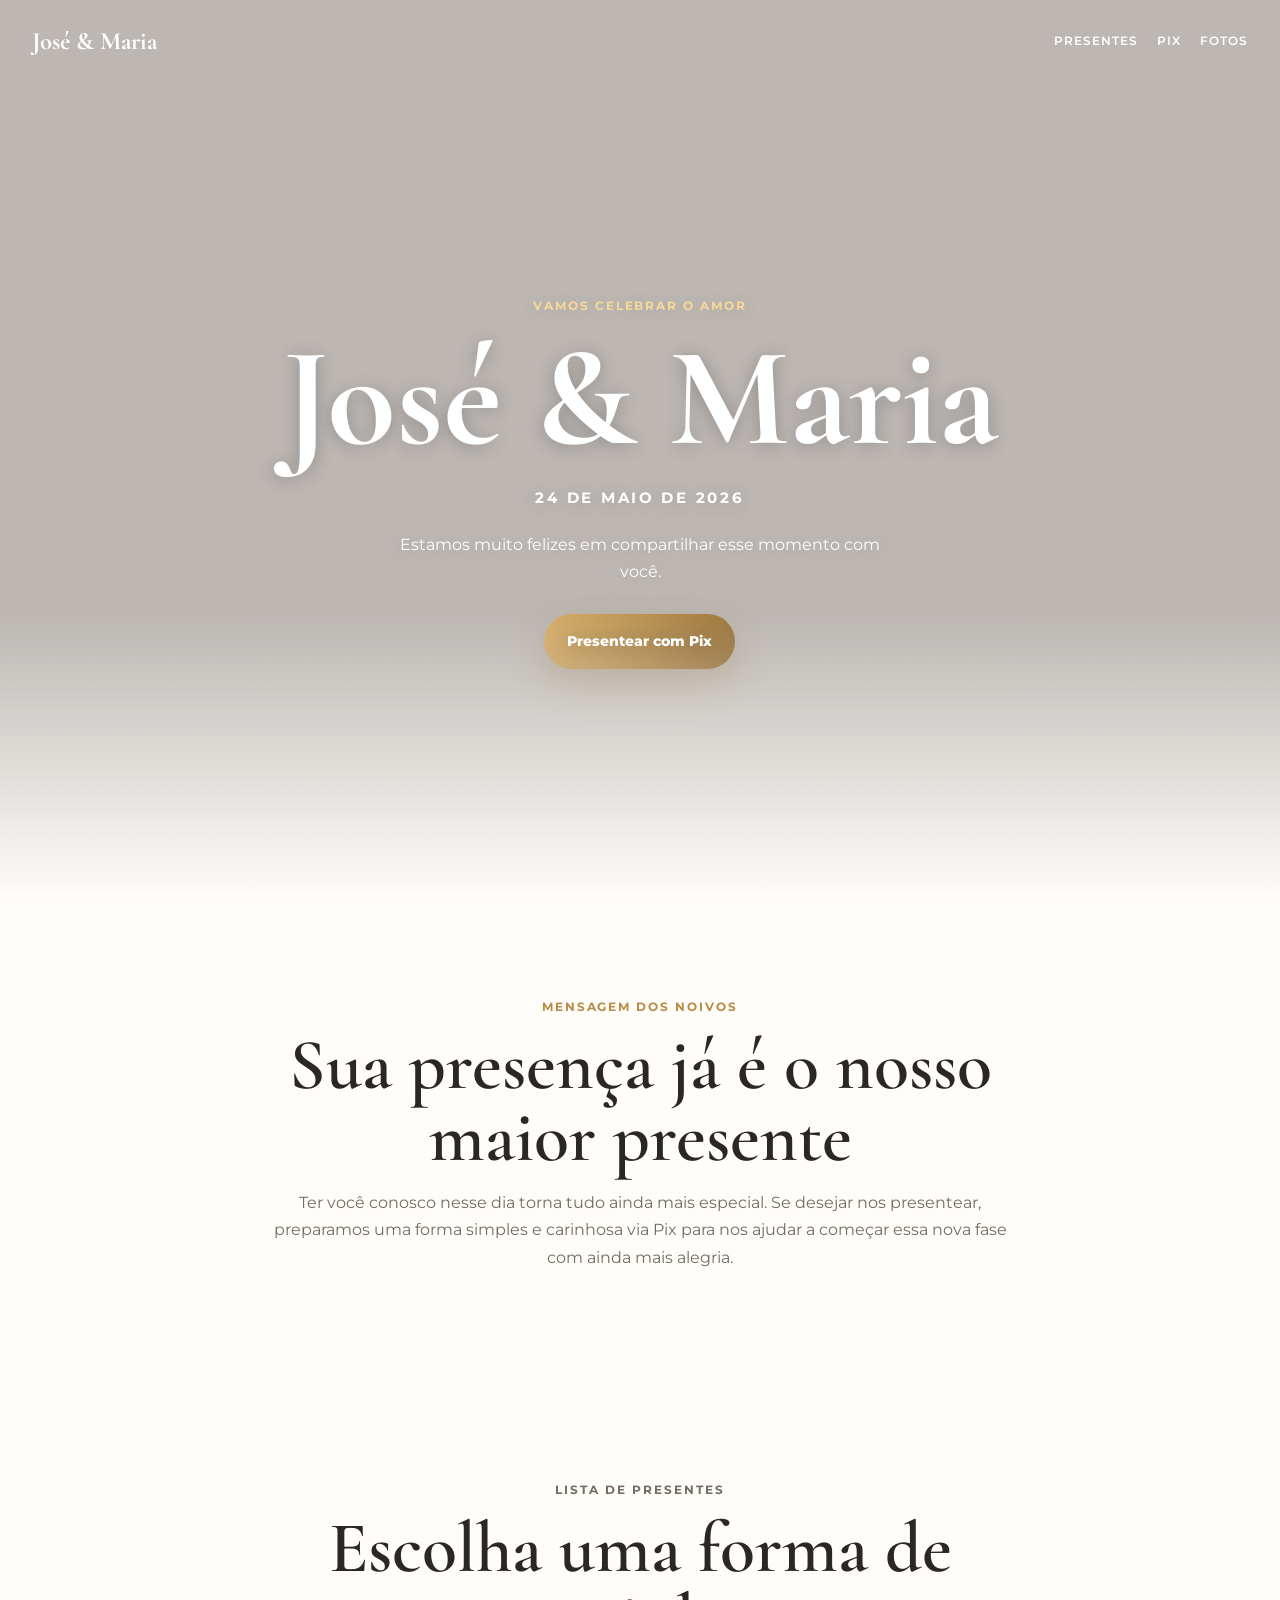
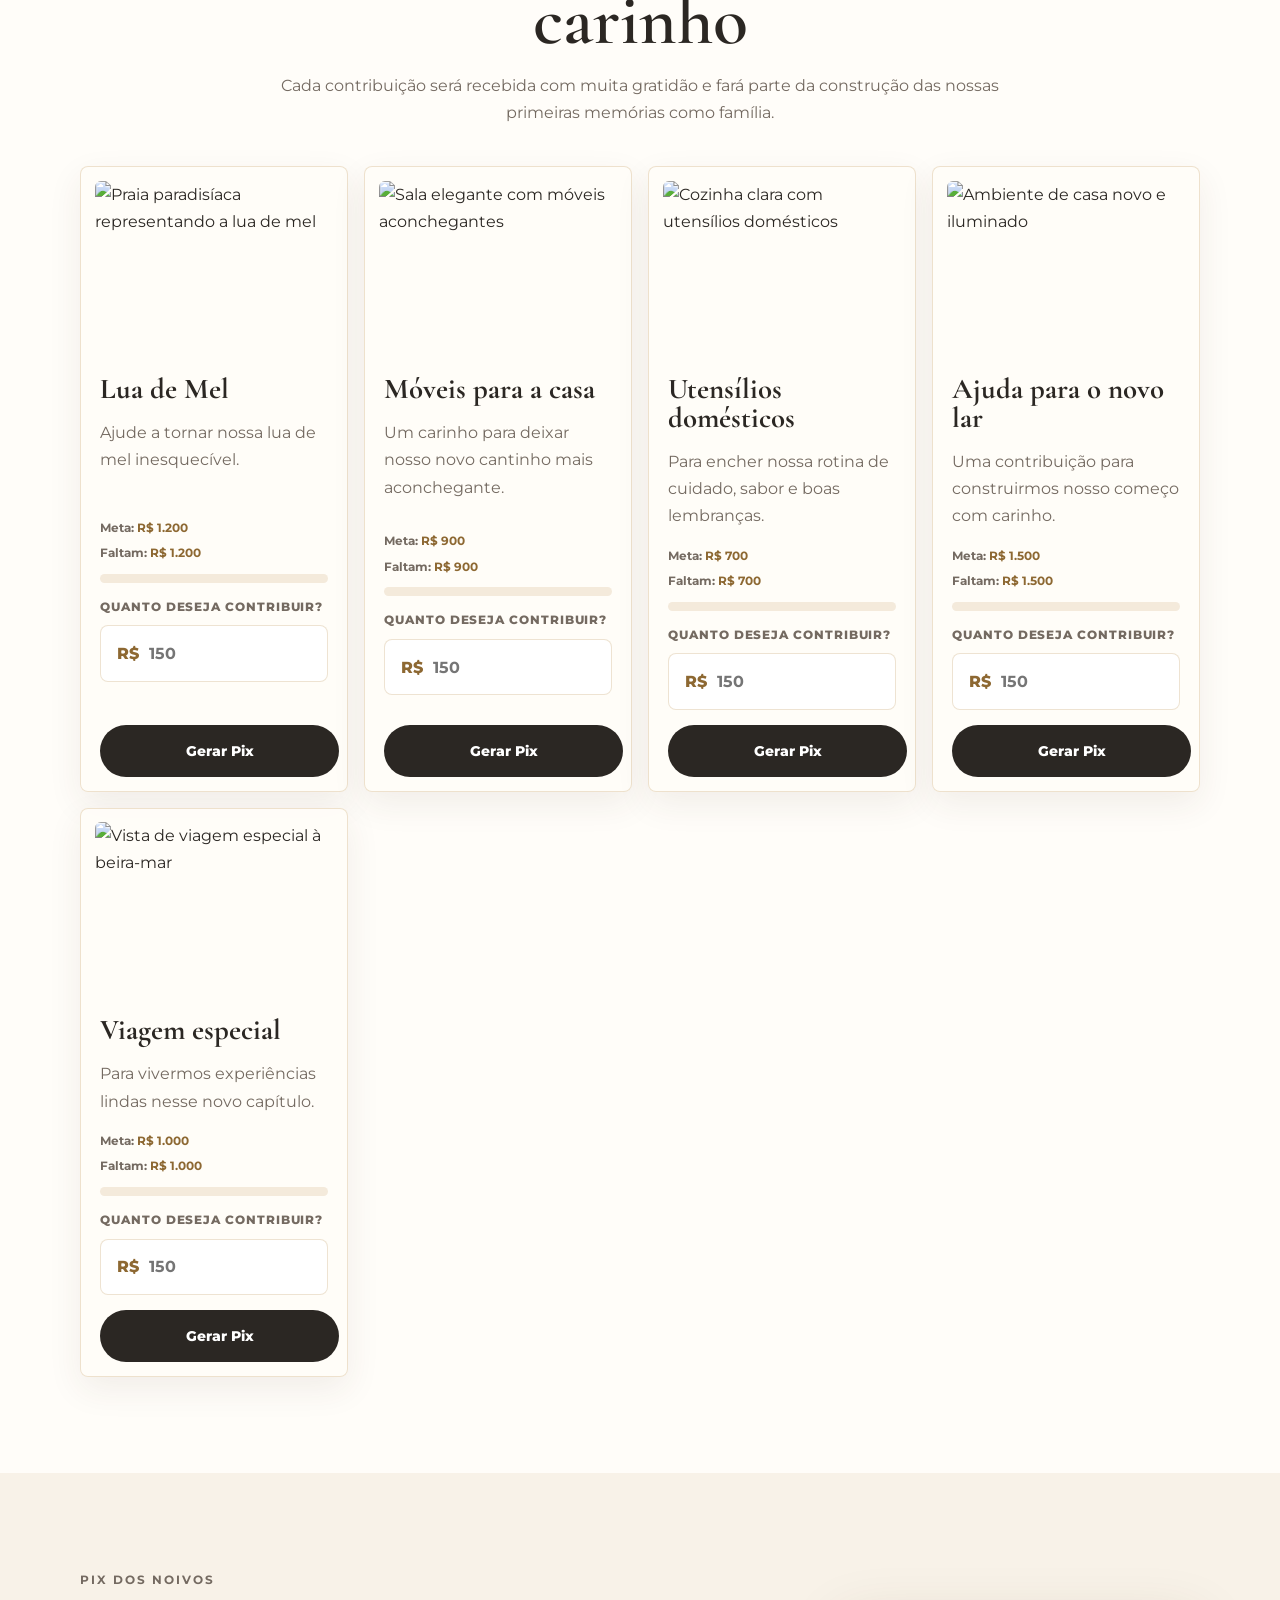
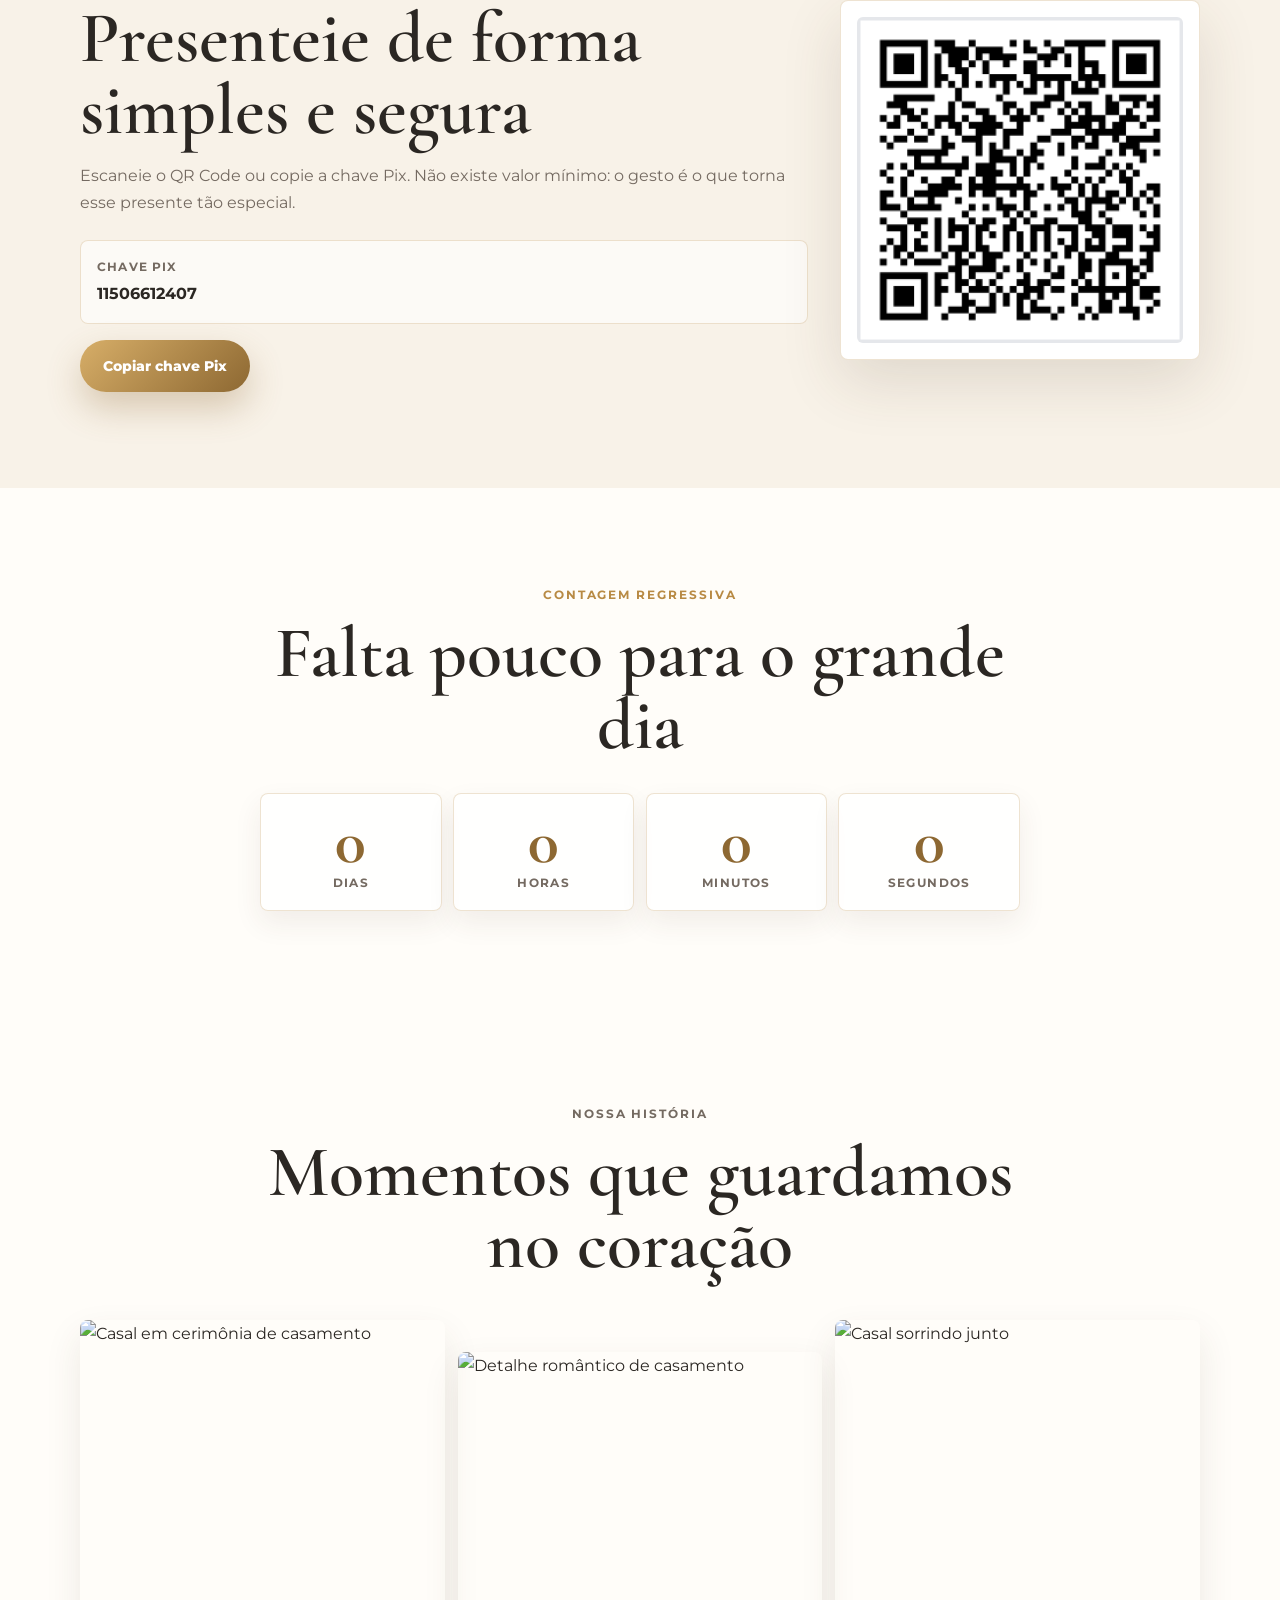
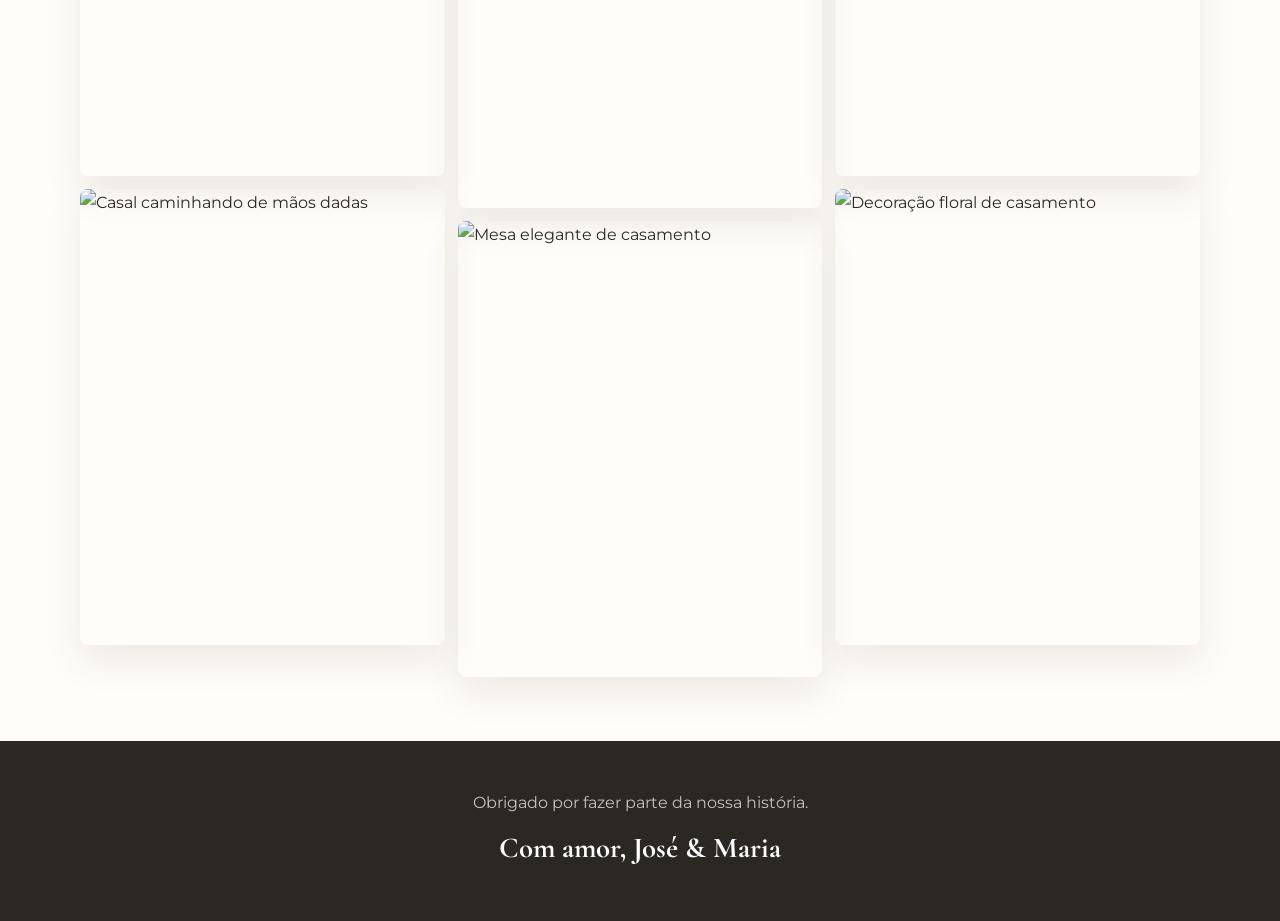
==== index.html @ 5107103f "🎬 Implementar animação cinematográfica de entrada - Hero section com zoom suave, fade-in e slide-up " ====
<!DOCTYPE html>
<html lang="pt-BR">
  <head>
    <meta charset="UTF-8" />
    <meta name="viewport" content="width=device-width, initial-scale=1.0" />
    <meta
      name="description"
      content="Site de casamento de José e Maria com lista de presentes via Pix."
    />
    <title>José & Maria | Nosso Casamento</title>
    <link rel="preconnect" href="https://fonts.googleapis.com" />
    <link rel="preconnect" href="https://fonts.gstatic.com" crossorigin />
    <link
      href="https://fonts.googleapis.com/css2?family=Cormorant+Garamond:wght@500;600;700&family=Montserrat:wght@400;500;600;700&display=swap"
      rel="stylesheet"
    />
    <link rel="stylesheet" href="styles.css" />
  </head>
  <body>
    <header class="hero" id="inicio">
      <nav class="nav" aria-label="Navegação principal">
        <a class="brand" href="#inicio">José & Maria</a>
        <div class="nav-links">
          <a href="#presentes">Presentes</a>
          <a href="#pix">Pix</a>
          <a href="#galeria">Fotos</a>
        </div>
      </nav>

      <div class="hero-content reveal">
        <p class="eyebrow">Vamos celebrar o amor</p>
        <h1>José & Maria</h1>
        <p class="wedding-date">24 de Maio de 2026</p>
        <p class="hero-copy">
          Estamos muito felizes em compartilhar esse momento com você.
        </p>
        <a class="btn btn-primary" href="#presentes">Presentear com Pix</a>
      </div>
    </header>

    <main>
      <section class="section message-section">
        <div class="container narrow reveal">
          <p class="eyebrow">Mensagem dos noivos</p>
          <h2>Sua presença já é o nosso maior presente</h2>
          <p>
            Ter você conosco nesse dia torna tudo ainda mais especial. Se desejar
            nos presentear, preparamos uma forma simples e carinhosa via Pix para
            nos ajudar a começar essa nova fase com ainda mais alegria.
          </p>
        </div>
      </section>

      <section class="section gifts-section" id="presentes">
        <div class="container">
          <div class="section-heading reveal">
            <p class="eyebrow">Lista de presentes</p>
            <h2>Escolha uma forma de carinho</h2>
            <p>
              Cada contribuição será recebida com muita gratidão e fará parte da
              construção das nossas primeiras memórias como família.
            </p>
          </div>

          <div class="gift-grid">
            <article
              class="gift-card reveal"
              data-gift="Lua de Mel"
              data-goal="1200"
              data-received="0"
            >
              <img
                class="gift-image"
                src="https://images.unsplash.com/photo-1500530855697-b586d89ba3ee?auto=format&fit=crop&w=700&q=80"
                alt="Praia paradisíaca representando a lua de mel"
              />
              <h3>Lua de Mel</h3>
              <p>Ajude a tornar nossa lua de mel inesquecível.</p>
              <div class="gift-progress" aria-label="Progresso da meta">
                <div class="gift-values">
                  <span>Meta: <strong data-goal-label>R$ 0</strong></span>
                  <span>Faltam: <strong data-remaining-label>R$ 0</strong></span>
                </div>
                <div class="progress-track">
                  <span class="progress-fill" data-progress-fill></span>
                </div>
              </div>
              <div class="card-contribution">
                <label>Quanto deseja contribuir?</label>
                <div class="money-input">
                  <span>R$</span>
                  <input type="number" min="1" step="1" inputmode="numeric" placeholder="150" data-card-amount />
                </div>
              </div>
              <button class="btn btn-card" type="button" data-open-modal>
                Gerar Pix
              </button>
            </article>

            <article
              class="gift-card reveal"
              data-gift="Móveis para a casa"
              data-goal="900"
              data-received="0"
            >
              <img
                class="gift-image"
                src="https://images.unsplash.com/photo-1618220179428-22790b461013?auto=format&fit=crop&w=700&q=80"
                alt="Sala elegante com móveis aconchegantes"
              />
              <h3>Móveis para a casa</h3>
              <p>Um carinho para deixar nosso novo cantinho mais aconchegante.</p>
              <div class="gift-progress" aria-label="Progresso da meta">
                <div class="gift-values">
                  <span>Meta: <strong data-goal-label>R$ 0</strong></span>
                  <span>Faltam: <strong data-remaining-label>R$ 0</strong></span>
                </div>
                <div class="progress-track">
                  <span class="progress-fill" data-progress-fill></span>
                </div>
              </div>
              <div class="card-contribution">
                <label>Quanto deseja contribuir?</label>
                <div class="money-input">
                  <span>R$</span>
                  <input type="number" min="1" step="1" inputmode="numeric" placeholder="100" data-card-amount />
                </div>
              </div>
              <button class="btn btn-card" type="button" data-open-modal>
                Gerar Pix
              </button>
            </article>

            <article
              class="gift-card reveal"
              data-gift="Utensílios domésticos"
              data-goal="700"
              data-received="0"
            >
              <img
                class="gift-image"
                src="https://images.unsplash.com/photo-1556911220-bff31c812dba?auto=format&fit=crop&w=700&q=80"
                alt="Cozinha clara com utensílios domésticos"
              />
              <h3>Utensílios domésticos</h3>
              <p>Para encher nossa rotina de cuidado, sabor e boas lembranças.</p>
              <div class="gift-progress" aria-label="Progresso da meta">
                <div class="gift-values">
                  <span>Meta: <strong data-goal-label>R$ 0</strong></span>
                  <span>Faltam: <strong data-remaining-label>R$ 0</strong></span>
                </div>
                <div class="progress-track">
                  <span class="progress-fill" data-progress-fill></span>
                </div>
              </div>
              <div class="card-contribution">
                <label>Quanto deseja contribuir?</label>
                <div class="money-input">
                  <span>R$</span>
                  <input type="number" min="1" step="1" inputmode="numeric" placeholder="70" data-card-amount />
                </div>
              </div>
              <button class="btn btn-card" type="button" data-open-modal>
                Gerar Pix
              </button>
            </article>

            <article
              class="gift-card reveal"
              data-gift="Ajuda para o novo lar"
              data-goal="1500"
              data-received="0"
            >
              <img
                class="gift-image"
                src="https://images.unsplash.com/photo-1560185007-c5ca9d2c014d?auto=format&fit=crop&w=700&q=80"
                alt="Ambiente de casa novo e iluminado"
              />
              <h3>Ajuda para o novo lar</h3>
              <p>Uma contribuição para construirmos nosso começo com carinho.</p>
              <div class="gift-progress" aria-label="Progresso da meta">
                <div class="gift-values">
                  <span>Meta: <strong data-goal-label>R$ 0</strong></span>
                  <span>Faltam: <strong data-remaining-label>R$ 0</strong></span>
                </div>
                <div class="progress-track">
                  <span class="progress-fill" data-progress-fill></span>
                </div>
              </div>
              <div class="card-contribution">
                <label>Quanto deseja contribuir?</label>
                <div class="money-input">
                  <span>R$</span>
                  <input type="number" min="1" step="1" inputmode="numeric" placeholder="150" data-card-amount />
                </div>
              </div>
              <button class="btn btn-card" type="button" data-open-modal>
                Gerar Pix
              </button>
            </article>

            <article
              class="gift-card reveal"
              data-gift="Viagem especial"
              data-goal="1000"
              data-received="0"
            >
              <img
                class="gift-image"
                src="https://images.unsplash.com/photo-1507525428034-b723cf961d3e?auto=format&fit=crop&w=700&q=80"
                alt="Vista de viagem especial à beira-mar"
              />
              <h3>Viagem especial</h3>
              <p>Para vivermos experiências lindas nesse novo capítulo.</p>
              <div class="gift-progress" aria-label="Progresso da meta">
                <div class="gift-values">
                  <span>Meta: <strong data-goal-label>R$ 0</strong></span>
                  <span>Faltam: <strong data-remaining-label>R$ 0</strong></span>
                </div>
                <div class="progress-track">
                  <span class="progress-fill" data-progress-fill></span>
                </div>
              </div>
              <div class="card-contribution">
                <label>Quanto deseja contribuir?</label>
                <div class="money-input">
                  <span>R$</span>
                  <input type="number" min="1" step="1" inputmode="numeric" placeholder="100" data-card-amount />
                </div>
              </div>
              <button class="btn btn-card" type="button" data-open-modal>
                Gerar Pix
              </button>
            </article>
          </div>
        </div>
      </section>

      <section class="section pix-section" id="pix">
        <div class="container pix-layout reveal">
          <div>
            <p class="eyebrow">Pix dos noivos</p>
            <h2>Presenteie de forma simples e segura</h2>
            <p>
              Escaneie o QR Code ou copie a chave Pix. Não existe valor mínimo:
              o gesto é o que torna esse presente tão especial.
            </p>
            <div class="pix-box">
              <span>Chave Pix</span>
              <strong data-pix-key>11506612407</strong>
            </div>
            <button class="btn btn-primary" type="button" data-copy-pix>
              Copiar chave Pix
            </button>
          </div>
          <div class="qr-card" aria-label="QR Code do Pix">
            <img
              src="assets/qrcode-pix.png"
              alt="QR Code Pix oficial da conta dos noivos"
            />
          </div>
        </div>
      </section>

      <section class="section countdown-section">
        <div class="container narrow reveal">
          <p class="eyebrow">Contagem regressiva</p>
          <h2>Falta pouco para o grande dia</h2>
          <div class="countdown" data-countdown="2026-05-24T17:00:00-03:00">
            <div>
              <strong data-days>0</strong>
              <span>Dias</span>
            </div>
            <div>
              <strong data-hours>0</strong>
              <span>Horas</span>
            </div>
            <div>
              <strong data-minutes>0</strong>
              <span>Minutos</span>
            </div>
            <div>
              <strong data-seconds>0</strong>
              <span>Segundos</span>
            </div>
          </div>
        </div>
      </section>

      <section class="section gallery-section" id="galeria">
        <div class="container">
          <div class="section-heading reveal">
            <p class="eyebrow">Nossa história</p>
            <h2>Momentos que guardamos no coração</h2>
          </div>
          <div class="gallery-grid reveal">
            <img
              src="https://images.unsplash.com/photo-1519741497674-611481863552?auto=format&fit=crop&w=900&q=80"
              alt="Casal em cerimônia de casamento"
            />
            <img
              src="https://images.unsplash.com/photo-1523438885200-e635ba2c371e?auto=format&fit=crop&w=900&q=80"
              alt="Detalhe romântico de casamento"
            />
            <img
              src="https://images.unsplash.com/photo-1529634806980-85c3dd6d34ac?auto=format&fit=crop&w=900&q=80"
              alt="Casal sorrindo junto"
            />
            <img
              src="https://images.unsplash.com/photo-1509610973147-232dfea52a97?auto=format&fit=crop&w=900&q=80"
              alt="Casal caminhando de mãos dadas"
            />
            <img
              src="https://images.unsplash.com/photo-1511285560929-80b456fea0bc?auto=format&fit=crop&w=900&q=80"
              alt="Mesa elegante de casamento"
            />
            <img
              src="https://images.unsplash.com/photo-1519225421980-715cb0215aed?auto=format&fit=crop&w=900&q=80"
              alt="Decoração floral de casamento"
            />
          </div>
        </div>
      </section>
    </main>

    <footer class="footer">
      <p>Obrigado por fazer parte da nossa história.</p>
      <strong>Com amor, José & Maria</strong>
    </footer>

    <div class="modal" data-modal aria-hidden="true">
      <div class="modal-backdrop" data-close-modal></div>
      <div
        class="modal-card"
        role="dialog"
        aria-modal="true"
        aria-labelledby="modal-title"
      >
        <button class="modal-close" type="button" data-close-modal aria-label="Fechar">
          ×
        </button>
        <p class="eyebrow">Presente via Pix</p>
        <h2 id="modal-title">Presentear os noivos</h2>
        <p data-selected-gift>
          Obrigado por transformar esse momento em uma lembrança ainda mais linda.
        </p>
        <img
          class="modal-qr"
          src="assets/qrcode-pix.png"
          alt="QR Code Pix oficial da conta dos noivos"
        />
        <div class="pix-details">
          <span>Chave Pix</span>
          <strong data-pix-key>11506612407</strong>
          <span>Titular</span>
          <strong>Conta dos noivos</strong>
        </div>
        <button class="btn btn-primary" type="button" data-copy-pix>
          Copiar Pix copia e cola
        </button>
        <div class="pix-copy-box">
          <span>Pix copia e cola</span>
          <code data-pix-payload>Informe um valor no card para gerar o Pix.</code>
        </div>
        <div class="payment-confirmation">
          <button class="btn btn-secondary" type="button" data-register-contribution>
            Já fiz o Pix
          </button>
          <small>Use este botão apenas depois de concluir o pagamento.</small>
        </div>
        <p class="thanks">Receba nosso abraço e gratidão por tanto carinho.</p>
      </div>
    </div>

    <div class="toast" data-toast>Chave Pix copiada!</div>

    <script src="script.js"></script>
  </body>
</html>
---- styles.css ----
:root {
  --white: #fffdf9;
  --cream: #f8f2e8;
  --blush: #f3d9d2;
  --gold: #b88a44;
  --gold-dark: #8d6832;
  --ink: #2b2723;
  --muted: #746a61;
  --line: rgba(184, 138, 68, 0.24);
  --shadow: 0 22px 60px rgba(75, 55, 35, 0.14);
  --serif: "Cormorant Garamond", Georgia, serif;
  --sans: "Montserrat", Arial, sans-serif;
  --cursor-default: url("data:image/svg+xml,%3Csvg xmlns='http://www.w3.org/2000/svg' width='30' height='30' viewBox='0 0 30 30'%3E%3Cpath fill='%23b88a44' stroke='%23fffdf9' stroke-width='1.4' d='M15 25S5 18.4 5 10.7C5 7 7.7 4.5 10.8 4.5c1.8 0 3.4.9 4.2 2.3.8-1.4 2.4-2.3 4.2-2.3C22.3 4.5 25 7 25 10.7 25 18.4 15 25 15 25z'/%3E%3Cpath fill='%23f3d9d2' opacity='.9' d='M10.7 7.5c-1.6 0-2.8 1.2-2.8 3 0 .5-.4.9-.9.9s-.9-.4-.9-.9c0-2.7 2-4.8 4.6-4.8.5 0 .9.4.9.9s-.4.9-.9.9z'/%3E%3C/svg%3E")
    15 15,
    auto;
  --cursor-pointer: url("data:image/svg+xml,%3Csvg xmlns='http://www.w3.org/2000/svg' width='32' height='32' viewBox='0 0 32 32'%3E%3Cpath fill='%238d6832' stroke='%23fffdf9' stroke-width='1.5' d='M16 27S4.8 19.6 4.8 11.1C4.8 7.1 7.8 4.3 11.2 4.3c2 0 3.8 1 4.8 2.6 1-1.6 2.8-2.6 4.8-2.6 3.4 0 6.4 2.8 6.4 6.8C27.2 19.6 16 27 16 27z'/%3E%3Cpath fill='%23f3d9d2' d='M16 22.6s-7.6-5.1-7.6-10.7c0-2.3 1.6-3.8 3.5-3.8 1.7 0 3 1.1 3.5 2.5.1.3.3.4.6.4s.5-.1.6-.4c.5-1.4 1.8-2.5 3.5-2.5 1.9 0 3.5 1.5 3.5 3.8 0 5.6-7.6 10.7-7.6 10.7z'/%3E%3C/svg%3E")
    16 16,
    pointer;
}

* {
  box-sizing: border-box;
}

html {
  scroll-behavior: smooth;
}

body {
  margin: 0;
  background: var(--white);
  color: var(--ink);
  cursor: var(--cursor-default);
  font-family: var(--sans);
  line-height: 1.7;
}

body.modal-open {
  overflow: hidden;
}

img {
  display: block;
  max-width: 100%;
}

a {
  color: inherit;
  text-decoration: none;
}

button,
a {
  -webkit-tap-highlight-color: transparent;
  cursor: var(--cursor-pointer);
}

.hero {
  min-height: 100svh;
  position: relative;
  display: grid;
  align-items: center;
  padding: 1.25rem;
  color: #fff;
  overflow: hidden;
}

.hero::before {
  content: "";
  position: absolute;
  inset: 0;
  background-image: linear-gradient(rgba(35, 25, 18, 0.3), rgba(35, 25, 18, 0.3)), url("https://images.unsplash.com/photo-1519741497674-611481863552?auto=format&fit=crop&w=1800&q=86");
  background-position: center;
  background-size: cover;
  background-attachment: fixed;
  transform: scale(1.1);
  will-change: transform;
  animation: heroZoomOut 2.8s cubic-bezier(0.25, 0.46, 0.45, 0.94) forwards;
  z-index: 0;
}

.hero::after {
  content: "";
  position: absolute;
  inset: auto 0 0;
  height: 32%;
  background: linear-gradient(transparent, var(--white));
  pointer-events: none;
  z-index: 2;
}

@keyframes heroZoomOut {
  from {
    transform: scale(1.1);
  }
  to {
    transform: scale(1);
  }
}

.nav {
  position: absolute;
  z-index: 2;
  top: 0;
  left: 0;
  right: 0;
  display: flex;
  align-items: center;
  justify-content: space-between;
  gap: 1rem;
  padding: 1rem 1.25rem;
}

.brand {
  font-family: var(--serif);
  font-size: 1.55rem;
  font-weight: 700;
}

.nav-links {
  display: none;
  gap: 1.2rem;
  font-size: 0.78rem;
  font-weight: 600;
  letter-spacing: 0.08em;
  text-transform: uppercase;
}

.hero-content {
  position: relative;
  z-index: 1;
  width: min(100%, 760px);
  margin: 4rem auto 0;
  text-align: center;
  text-shadow: 0 2px 18px rgba(0, 0, 0, 0.24);
}

/* Animações cinematográficas */
.hero-content .eyebrow,
.hero-content h1,
.hero-content .wedding-date,
.hero-content .hero-copy,
.hero-content .btn {
  opacity: 0;
  transform: translateY(30px);
  will-change: transform, opacity;
}

body.loaded .hero-content .eyebrow {
  animation: slideUpFadeIn 1.2s cubic-bezier(0.25, 0.46, 0.45, 0.94) 0.8s forwards;
}

body.loaded .hero-content h1 {
  animation: slideUpFadeIn 1.4s cubic-bezier(0.25, 0.46, 0.45, 0.94) 1.2s forwards;
}

body.loaded .hero-content .wedding-date {
  animation: slideUpFadeIn 1.2s cubic-bezier(0.25, 0.46, 0.45, 0.94) 1.6s forwards;
}

body.loaded .hero-content .hero-copy {
  animation: slideUpFadeIn 1.2s cubic-bezier(0.25, 0.46, 0.45, 0.94) 2s forwards;
}

body.loaded .hero-content .btn {
  animation: slideUpFadeIn 1.2s cubic-bezier(0.25, 0.46, 0.45, 0.94) 2.4s forwards;
}

@keyframes slideUpFadeIn {
  from {
    opacity: 0;
    transform: translateY(30px);
  }
  to {
    opacity: 1;
    transform: translateY(0);
  }
}

.eyebrow {
  margin: 0 0 0.75rem;
  color: var(--gold);
  font-size: 0.78rem;
  font-weight: 700;
  letter-spacing: 0.16em;
  text-transform: uppercase;
}

.hero .eyebrow {
  color: #f7d996;
}

h1,
h2,
h3 {
  margin: 0;
  font-family: var(--serif);
  line-height: 1;
  letter-spacing: 0;
}

h1 {
  font-size: clamp(4rem, 18vw, 8.8rem);
  font-weight: 700;
}

h2 {
  font-size: clamp(2.35rem, 12vw, 4.5rem);
  font-weight: 600;
}

h3 {
  font-size: 1.8rem;
  font-weight: 700;
}

.wedding-date {
  margin: 1rem 0 0;
  font-size: 0.95rem;
  font-weight: 700;
  letter-spacing: 0.18em;
  text-transform: uppercase;
}

.hero-copy {
  width: min(100%, 520px);
  margin: 1.25rem auto 1.8rem;
  font-size: 1rem;
}

.btn {
  min-height: 52px;
  display: inline-flex;
  align-items: center;
  justify-content: center;
  border: 0;
  border-radius: 999px;
  padding: 0.95rem 1.45rem;
  cursor: var(--cursor-pointer);
  font-family: var(--sans);
  font-size: 0.9rem;
  font-weight: 800;
  transition:
    transform 180ms ease,
    box-shadow 180ms ease,
    background 180ms ease;
}

.btn:hover {
  transform: translateY(-2px);
}

.btn-primary {
  background: linear-gradient(135deg, #d7ae68, var(--gold-dark));
  color: #fff;
  box-shadow: 0 16px 34px rgba(141, 104, 50, 0.3);
}

.btn-secondary {
  width: 100%;
  background: var(--cream);
  color: var(--gold-dark);
  border: 1px solid var(--line);
}

.btn-card {
  width: 100%;
  margin-top: auto;
  background: var(--ink);
  color: #fff;
}

.section {
  padding: 4.5rem 1.25rem;
}

.container {
  width: min(100%, 1120px);
  margin: 0 auto;
}

.narrow {
  width: min(100%, 760px);
  text-align: center;
}

.message-section {
  background: var(--white);
}

.message-section p:last-child,
.section-heading p,
.pix-layout p {
  color: var(--muted);
}

.section-heading {
  width: min(100%, 760px);
  margin: 0 auto 2.5rem;
  text-align: center;
}

.gift-grid {
  display: grid;
  grid-template-columns: repeat(auto-fit, minmax(min(100%, 230px), 1fr));
  gap: 1rem;
}

.gift-card {
  min-height: 440px;
  display: flex;
  flex-direction: column;
  gap: 0.95rem;
  padding: 0.85rem;
  border: 1px solid var(--line);
  border-radius: 8px;
  background: rgba(255, 253, 249, 0.86);
  box-shadow: 0 12px 34px rgba(75, 55, 35, 0.08);
  overflow: hidden;
  transition:
    transform 220ms ease,
    box-shadow 220ms ease,
    border-color 220ms ease;
}

.gift-card:hover {
  transform: translateY(-6px);
  border-color: rgba(184, 138, 68, 0.5);
  box-shadow: var(--shadow);
}

.gift-card p {
  margin: 0;
  color: var(--muted);
}

.gift-card h3,
.gift-card p,
.gift-progress,
.card-contribution,
.gift-card .btn {
  margin-left: 0.35rem;
  margin-right: 0.35rem;
}

.gift-image {
  width: 100%;
  aspect-ratio: 4 / 3;
  border-radius: 6px;
  object-fit: cover;
}

.gift-progress {
  display: grid;
  gap: 0.65rem;
  margin-top: auto;
}

.gift-values {
  display: grid;
  gap: 0.25rem;
  color: var(--muted);
  font-size: 0.78rem;
  font-weight: 700;
}

.gift-values strong {
  color: var(--gold-dark);
}

.progress-track {
  height: 9px;
  overflow: hidden;
  border-radius: 999px;
  background: rgba(184, 138, 68, 0.16);
}

.progress-fill {
  display: block;
  width: 0%;
  height: 100%;
  border-radius: inherit;
  background: linear-gradient(90deg, var(--gold), var(--gold-dark));
  transition: width 420ms ease;
}

.card-contribution {
  display: grid;
  gap: 0.5rem;
}

.card-contribution label {
  color: var(--muted);
  font-size: 0.72rem;
  font-weight: 800;
  letter-spacing: 0.08em;
  text-transform: uppercase;
}

.gifts-section,
.countdown-section {
  background:
    linear-gradient(rgba(255, 253, 249, 0.88), rgba(255, 253, 249, 0.95)),
    url("https://images.unsplash.com/photo-1519225421980-715cb0215aed?auto=format&fit=crop&w=1600&q=80")
      center/cover fixed;
}

.pix-section {
  background: var(--cream);
}

.pix-layout {
  display: grid;
  gap: 2rem;
  align-items: center;
}

.pix-box,
.pix-details {
  display: grid;
  gap: 0.15rem;
  margin: 1.5rem 0 1rem;
  padding: 1rem;
  border: 1px solid var(--line);
  border-radius: 8px;
  background: rgba(255, 255, 255, 0.62);
  overflow-wrap: anywhere;
}

.pix-box span,
.pix-details span {
  color: var(--muted);
  font-size: 0.74rem;
  font-weight: 700;
  letter-spacing: 0.1em;
  text-transform: uppercase;
}

.qr-card {
  justify-self: center;
  width: min(100%, 360px);
  padding: 1rem;
  border: 1px solid var(--line);
  border-radius: 8px;
  background: #fff;
  box-shadow: var(--shadow);
}

.qr-card img,
.modal-qr {
  width: 100%;
  border-radius: 6px;
}

.countdown {
  display: grid;
  grid-template-columns: repeat(2, 1fr);
  gap: 0.7rem;
  margin-top: 2rem;
}

.countdown div {
  min-height: 112px;
  display: grid;
  place-items: center;
  padding: 1rem 0.4rem;
  border: 1px solid var(--line);
  border-radius: 8px;
  background: rgba(255, 255, 255, 0.76);
  box-shadow: 0 12px 28px rgba(75, 55, 35, 0.08);
}

.countdown strong {
  font-family: var(--serif);
  color: var(--gold-dark);
  font-size: clamp(2.3rem, 13vw, 4rem);
  line-height: 1;
}

.countdown span {
  color: var(--muted);
  font-size: 0.72rem;
  font-weight: 700;
  letter-spacing: 0.12em;
  text-transform: uppercase;
}

.gallery-grid {
  display: grid;
  grid-template-columns: 1fr;
  gap: 0.8rem;
}

.gallery-grid img {
  width: 100%;
  aspect-ratio: 4 / 5;
  border-radius: 8px;
  object-fit: cover;
  box-shadow: 0 16px 36px rgba(75, 55, 35, 0.1);
}

.footer {
  padding: 3rem 1.25rem;
  background: var(--ink);
  color: #fff;
  text-align: center;
}

.footer p {
  margin: 0 0 0.5rem;
  color: rgba(255, 255, 255, 0.72);
}

.footer strong {
  font-family: var(--serif);
  font-size: 1.8rem;
}

.modal {
  position: fixed;
  z-index: 20;
  inset: 0;
  display: grid;
  place-items: center;
  padding: 1rem;
  opacity: 0;
  pointer-events: none;
  transition: opacity 180ms ease;
}

.modal.is-open {
  opacity: 1;
  pointer-events: auto;
}

.modal-backdrop {
  position: absolute;
  inset: 0;
  background: rgba(24, 20, 16, 0.64);
  backdrop-filter: blur(5px);
}

.modal-card {
  position: relative;
  width: min(100%, 440px);
  max-height: calc(100svh - 2rem);
  overflow: auto;
  padding: 1.4rem;
  border-radius: 8px;
  background: var(--white);
  box-shadow: 0 30px 80px rgba(0, 0, 0, 0.3);
  transform: translateY(16px) scale(0.98);
  transition: transform 180ms ease;
}

.modal.is-open .modal-card {
  transform: translateY(0) scale(1);
}

.modal-close {
  position: absolute;
  top: 0.8rem;
  right: 0.8rem;
  width: 42px;
  height: 42px;
  border: 0;
  border-radius: 50%;
  background: var(--cream);
  color: var(--ink);
  cursor: var(--cursor-pointer);
  font-size: 1.45rem;
}

.modal-card h2 {
  padding-right: 2rem;
  font-size: clamp(2rem, 11vw, 3rem);
}

.modal-card p {
  color: var(--muted);
}

.modal-qr {
  max-width: 250px;
  margin: 1rem auto;
}

.contribution-field,
.payment-confirmation {
  display: grid;
  gap: 0.7rem;
  margin-top: 1rem;
}

.contribution-field label,
.payment-confirmation small {
  color: var(--muted);
  font-size: 0.78rem;
  font-weight: 700;
  letter-spacing: 0.08em;
  text-transform: uppercase;
}

.money-input {
  display: flex;
  align-items: center;
  gap: 0.5rem;
  padding: 0.85rem 1rem;
  border: 1px solid var(--line);
  border-radius: 8px;
  background: #fff;
}

.money-input span {
  color: var(--gold-dark);
  font-weight: 800;
}

.money-input input {
  width: 100%;
  border: 0;
  outline: 0;
  background: transparent;
  color: var(--ink);
  cursor: text;
  font: 700 1rem var(--sans);
}

.money-input input:disabled {
  color: var(--muted);
  cursor: not-allowed;
}

.pix-copy-box {
  display: grid;
  gap: 0.5rem;
  margin-top: 1rem;
  padding: 1rem;
  border: 1px solid var(--line);
  border-radius: 8px;
  background: rgba(248, 242, 232, 0.7);
}

.pix-copy-box span {
  color: var(--muted);
  font-size: 0.74rem;
  font-weight: 800;
  letter-spacing: 0.1em;
  text-transform: uppercase;
}

.pix-copy-box code {
  max-height: 96px;
  overflow: auto;
  color: var(--ink);
  cursor: text;
  font-size: 0.74rem;
  line-height: 1.5;
  overflow-wrap: anywhere;
}

.thanks {
  margin-bottom: 0;
  text-align: center;
  font-size: 0.9rem;
}

.toast {
  position: fixed;
  z-index: 30;
  left: 50%;
  bottom: 1rem;
  padding: 0.8rem 1rem;
  border-radius: 999px;
  background: var(--ink);
  color: #fff;
  font-size: 0.86rem;
  font-weight: 700;
  box-shadow: var(--shadow);
  opacity: 0;
  pointer-events: none;
  transform: translate(-50%, 16px);
  transition:
    opacity 180ms ease,
    transform 180ms ease;
}

.toast.is-visible {
  opacity: 1;
  transform: translate(-50%, 0);
}

.reveal {
  opacity: 0;
  transform: translateY(22px);
  transition:
    opacity 700ms ease,
    transform 700ms ease;
}

.reveal.is-visible {
  opacity: 1;
  transform: translateY(0);
}

@media (min-width: 640px) {
  .nav {
    padding: 1.25rem 2rem;
  }

  .nav-links {
    display: flex;
  }

  .section {
    padding: 6rem 2rem;
  }

  .gallery-grid {
    grid-template-columns: repeat(2, 1fr);
  }

  .countdown {
    grid-template-columns: repeat(4, 1fr);
  }

  .modal-card {
    padding: 2rem;
  }
}

@media (min-width: 900px) {
  .hero {
    padding: 2rem;
  }

  .pix-layout {
    grid-template-columns: minmax(0, 1fr) 360px;
  }

  .gallery-grid {
    grid-template-columns: repeat(3, 1fr);
  }

  .gallery-grid img:nth-child(2),
  .gallery-grid img:nth-child(5) {
    transform: translateY(2rem);
  }
}

@media (prefers-reduced-motion: reduce) {
  *,
  *::before,
  *::after {
    scroll-behavior: auto !important;
    transition: none !important;
    animation: none !important;
  }

  .reveal {
    opacity: 1;
    transform: none;
  }

  .hero::before {
    transform: scale(1) !important;
    animation: none !important;
  }

  .hero-content .eyebrow,
  .hero-content h1,
  .hero-content .wedding-date,
  .hero-content .hero-copy,
  .hero-content .btn {
    opacity: 1 !important;
    transform: none !important;
    animation: none !important;
  }
}
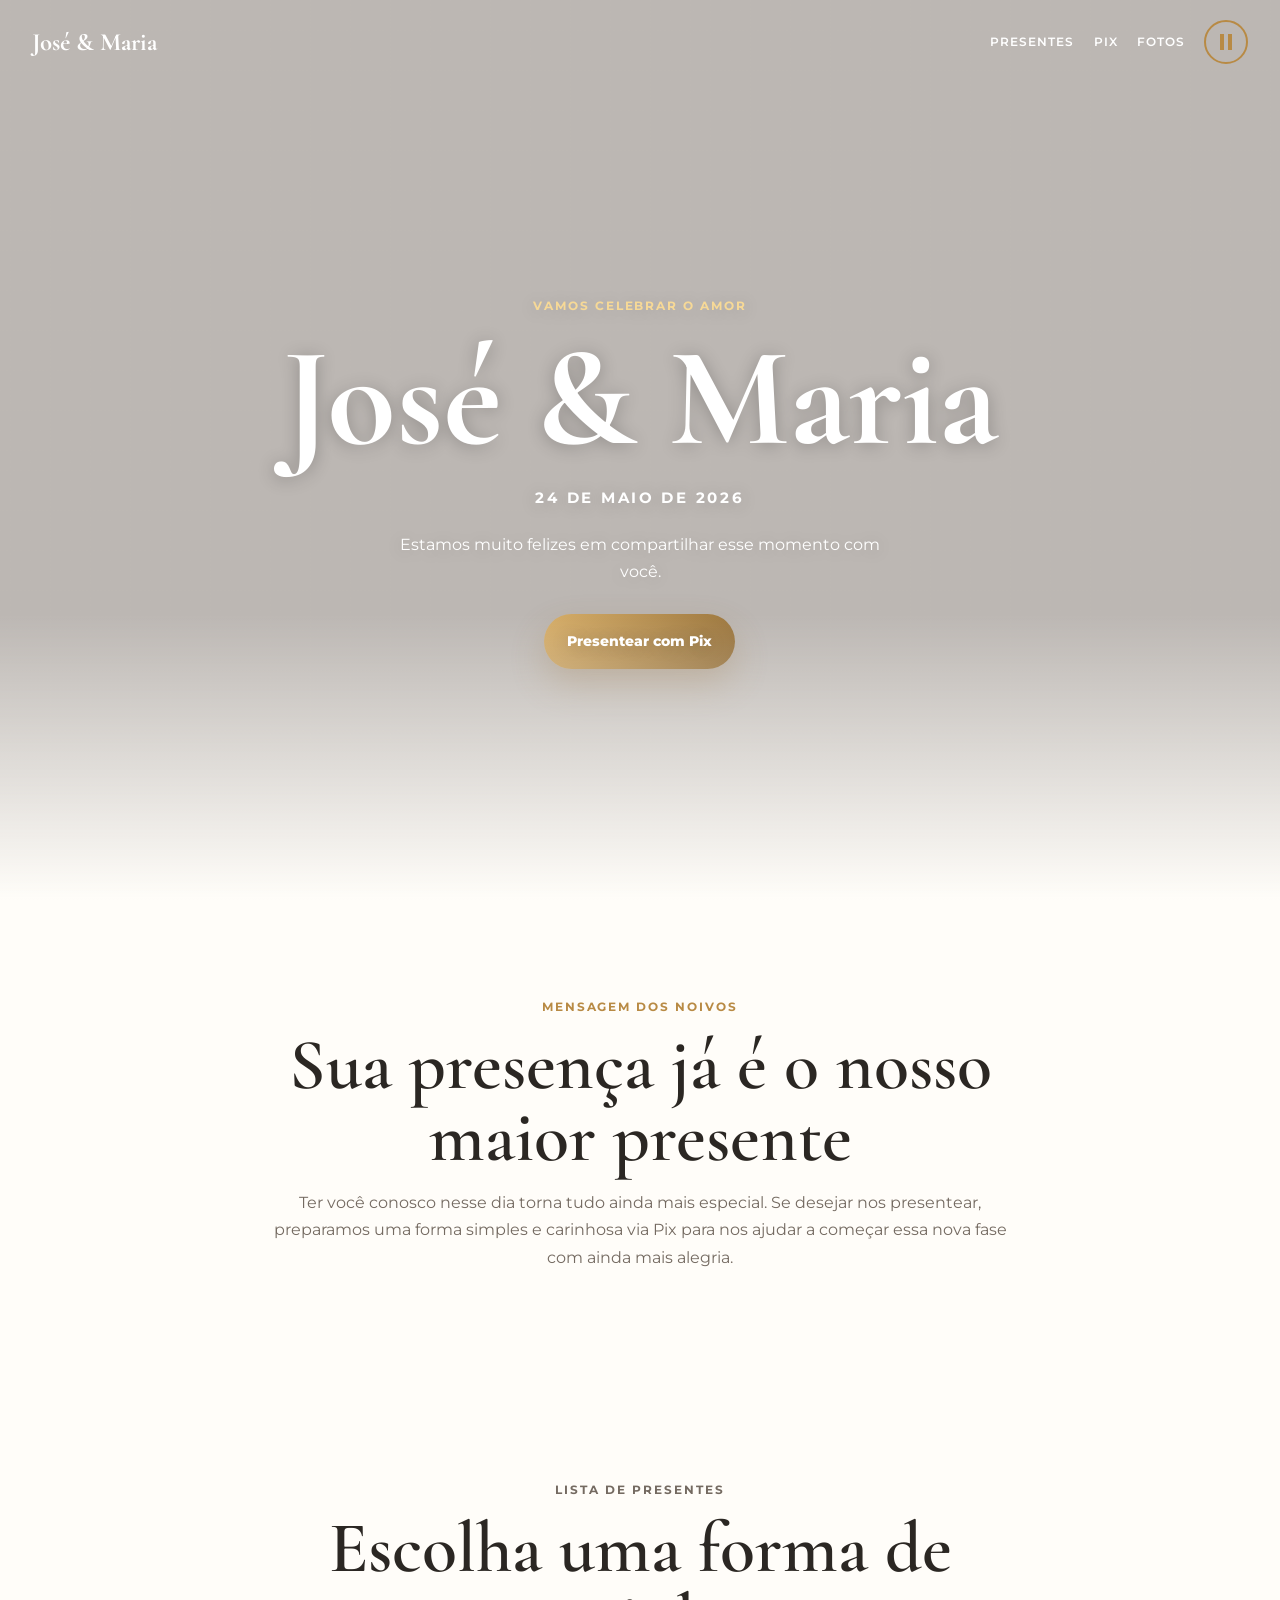
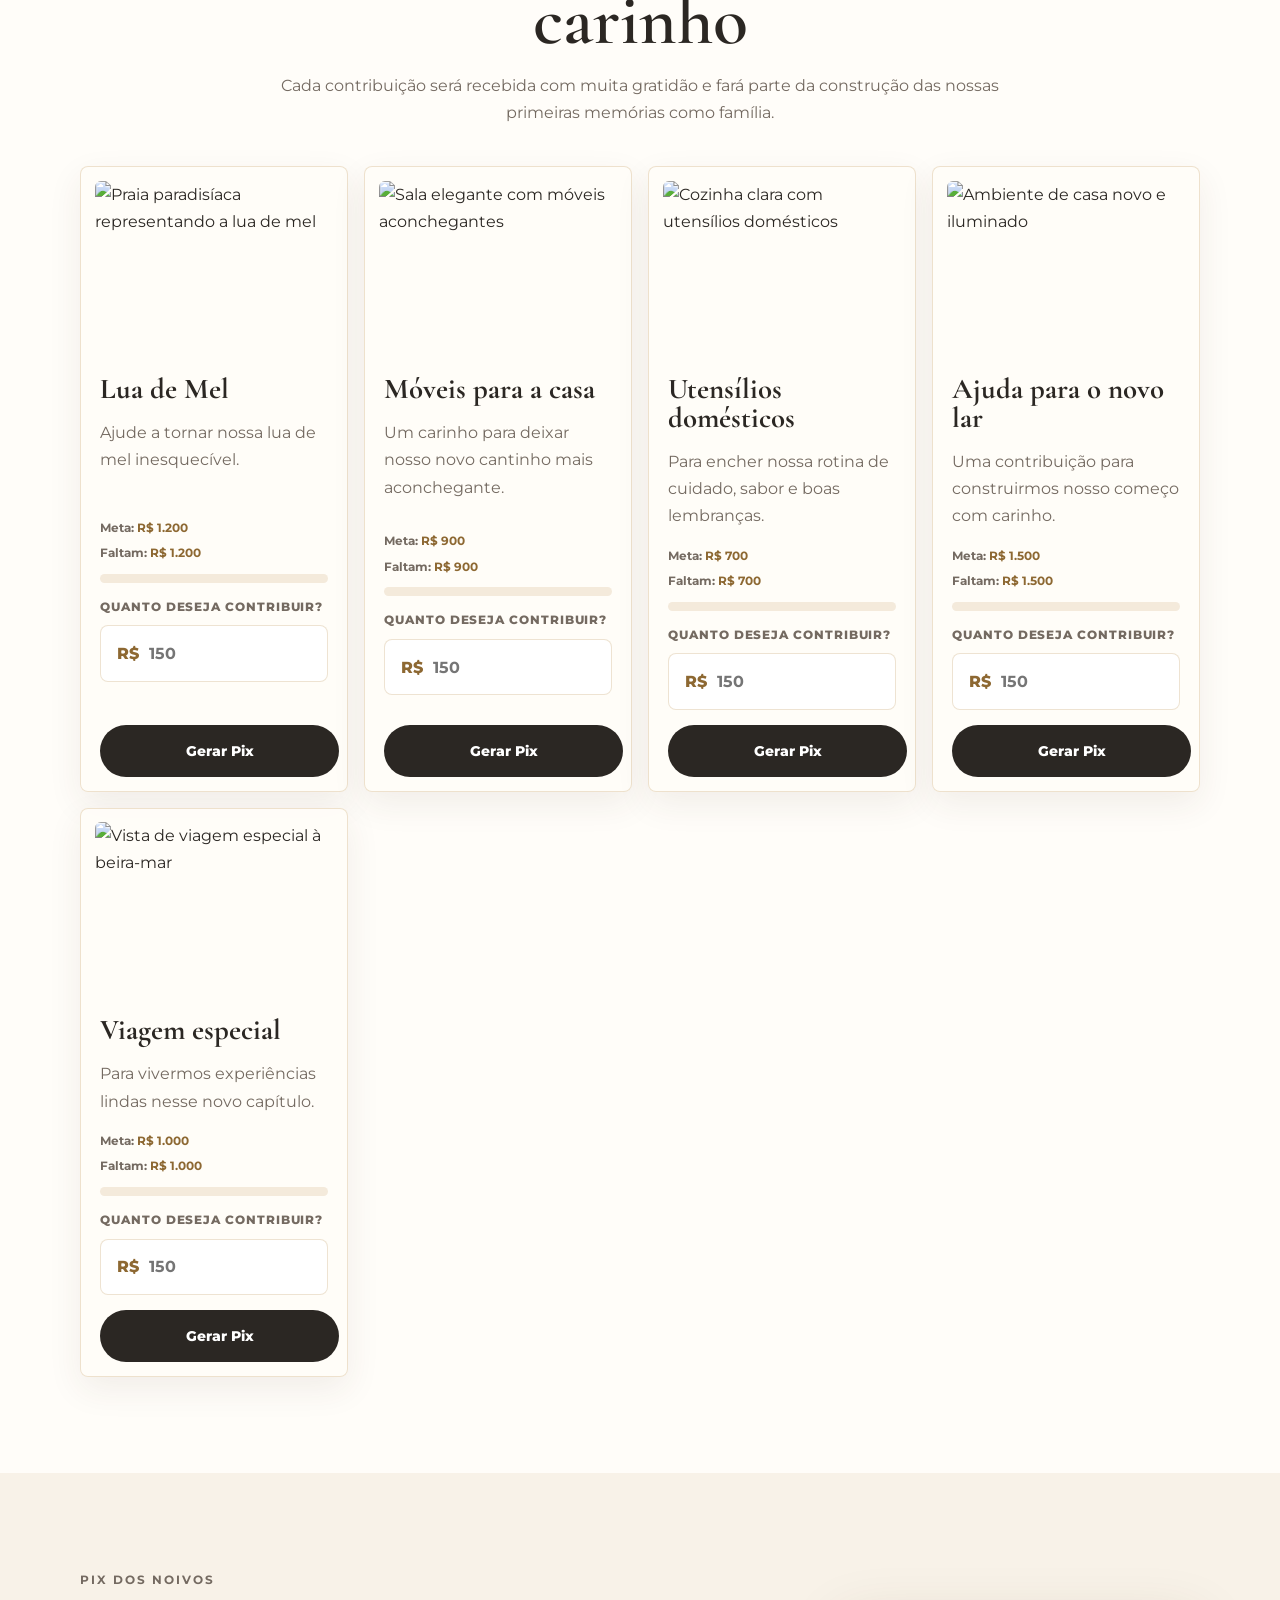
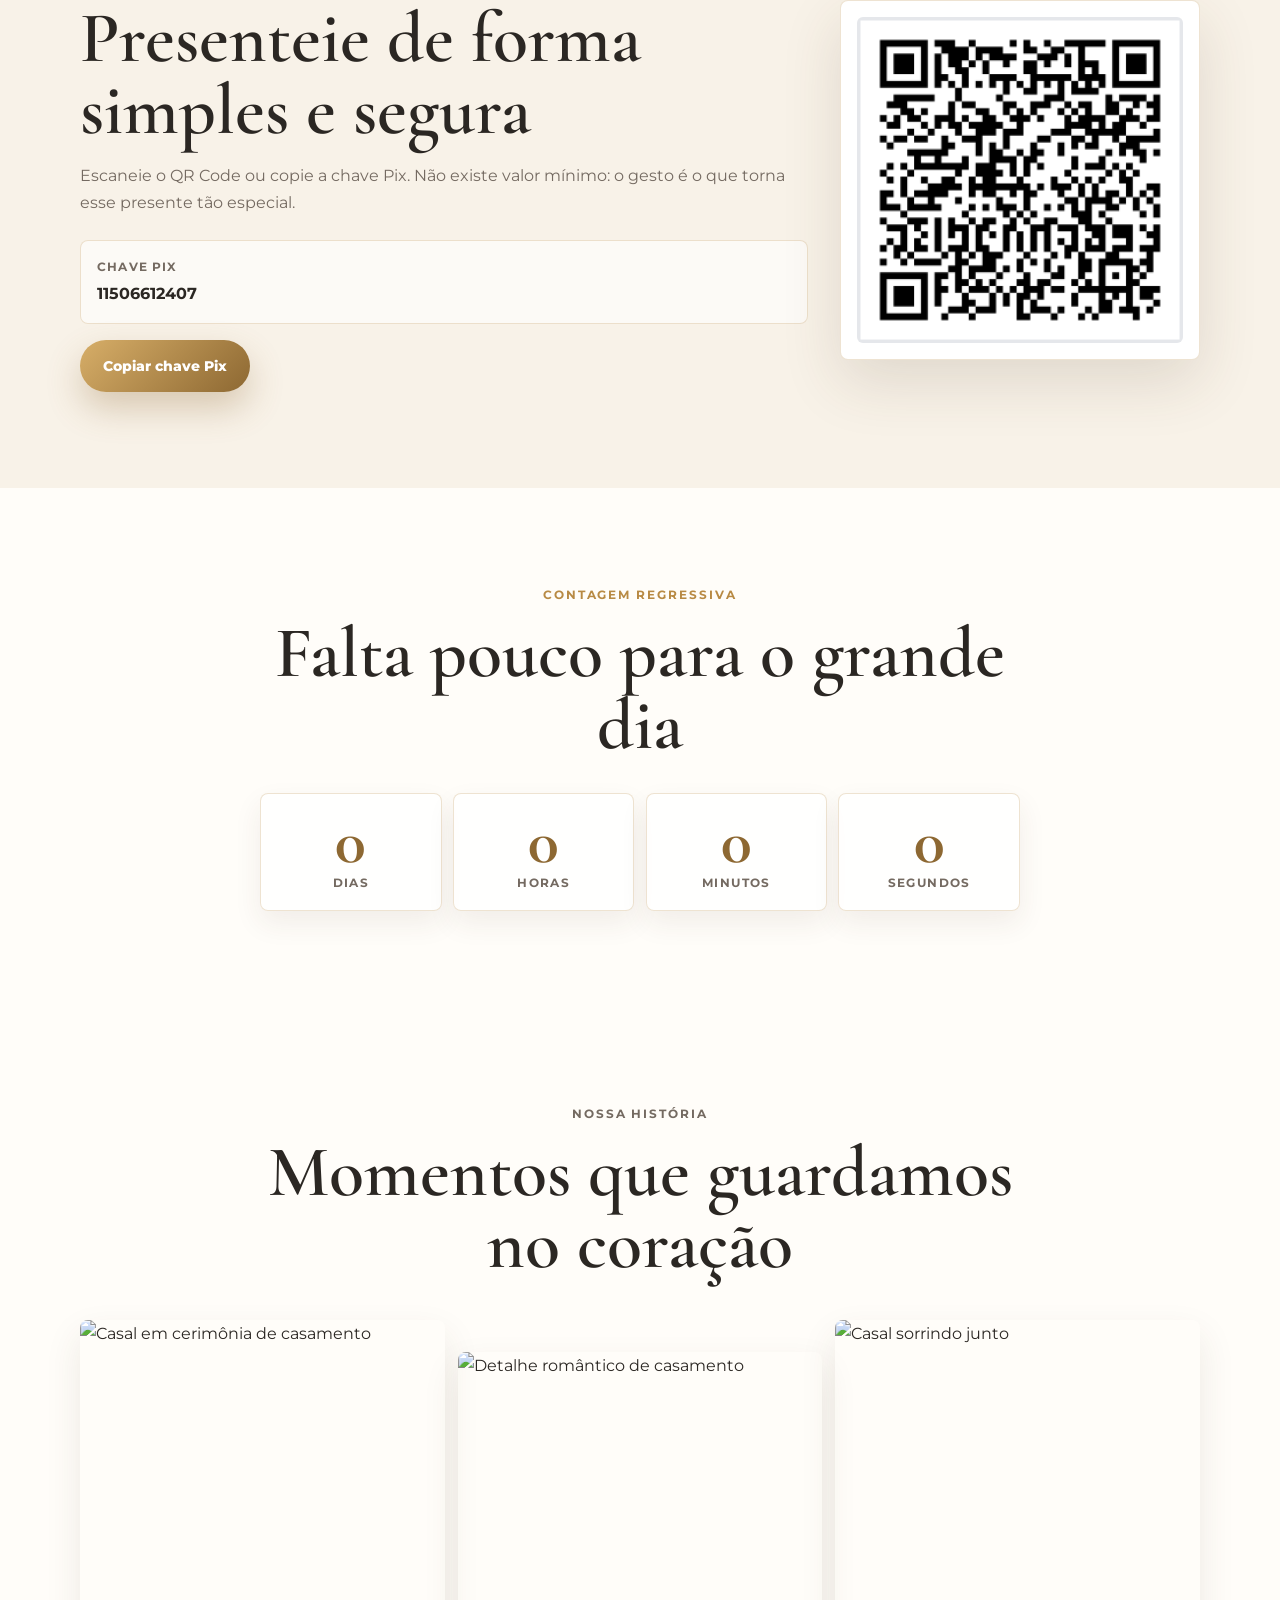
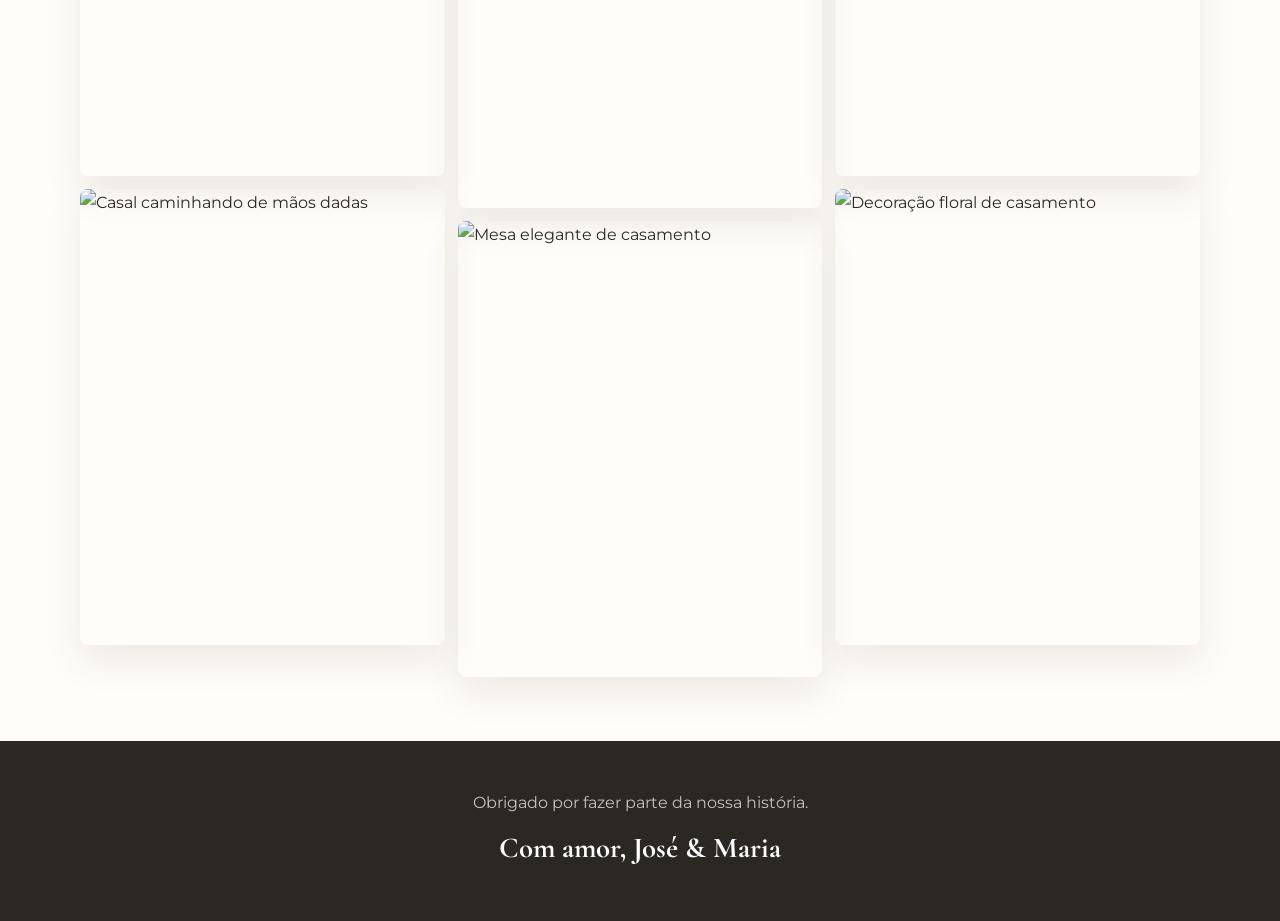
==== commit 2f665c5e: "Implemntação de música na página" ====
--- a/index.html
+++ b/index.html
@@ -17,6 +17,12 @@
     <link rel="stylesheet" href="styles.css" />
   </head>
   <body>
+    <!-- Áudio de fundo com intro suave -->
+    <audio id="background-music" preload="auto" autoplay>
+      <!-- URL de exemplo de música do Pixabay - substitua pela sua própria -->
+      <source src="musica-f8d10c98.mp3" type="audio/mpeg" />
+      Seu navegador não suporta áudio.
+    </audio>
     <header class="hero" id="inicio">
       <nav class="nav" aria-label="Navegação principal">
         <a class="brand" href="#inicio">José & Maria</a>
@@ -24,6 +30,14 @@
           <a href="#presentes">Presentes</a>
           <a href="#pix">Pix</a>
           <a href="#galeria">Fotos</a>
+          <button id="music-toggle" class="music-toggle" aria-label="Reproduzir música" title="Ativar música de fundo">
+            <svg class="icon-play" viewBox="0 0 24 24" fill="currentColor">
+              <path d="M8 5v14l11-7z" />
+            </svg>
+            <svg class="icon-pause" viewBox="0 0 24 24" fill="currentColor">
+              <path d="M6 4h4v16H6V4zm8 0h4v16h-4V4z" />
+            </svg>
+          </button>
         </div>
       </nav>
 
--- a/styles.css
+++ b/styles.css
@@ -124,6 +124,7 @@
   font-weight: 600;
   letter-spacing: 0.08em;
   text-transform: uppercase;
+  align-items: center;
 }
 
 .hero-content {
@@ -175,6 +176,19 @@
     opacity: 1;
     transform: translateY(0);
   }
+}
+
+@keyframes audioFadeIn {
+  from {
+    opacity: 0;
+  }
+  to {
+    opacity: 1;
+  }
+}
+
+#background-music {
+  animation: audioFadeIn 3s ease-in-out;
 }
 
 .eyebrow {
@@ -270,6 +284,56 @@
   color: #fff;
 }
 
+/* Botão de controle de música */
+.music-toggle {
+  display: flex;
+  align-items: center;
+  justify-content: center;
+  width: 44px;
+  height: 44px;
+  border: 2px solid var(--gold);
+  border-radius: 50%;
+  background: transparent;
+  color: var(--gold);
+  cursor: var(--cursor-pointer);
+  transition:
+    all 300ms ease,
+    transform 200ms ease;
+  font-size: 0;
+  padding: 0;
+}
+
+.music-toggle:hover {
+  background: rgba(184, 138, 68, 0.1);
+  transform: scale(1.08);
+}
+
+.music-toggle:active {
+  transform: scale(0.95);
+}
+
+.music-toggle svg {
+  width: 24px;
+  height: 24px;
+  transition: display 200ms ease;
+}
+
+.music-toggle .icon-play {
+  display: block;
+}
+
+.music-toggle .icon-pause {
+  display: none;
+}
+
+.music-toggle.playing .icon-play {
+  display: none;
+}
+
+.music-toggle.playing .icon-pause {
+  display: block;
+}
+
 .section {
   padding: 4.5rem 1.25rem;
 }
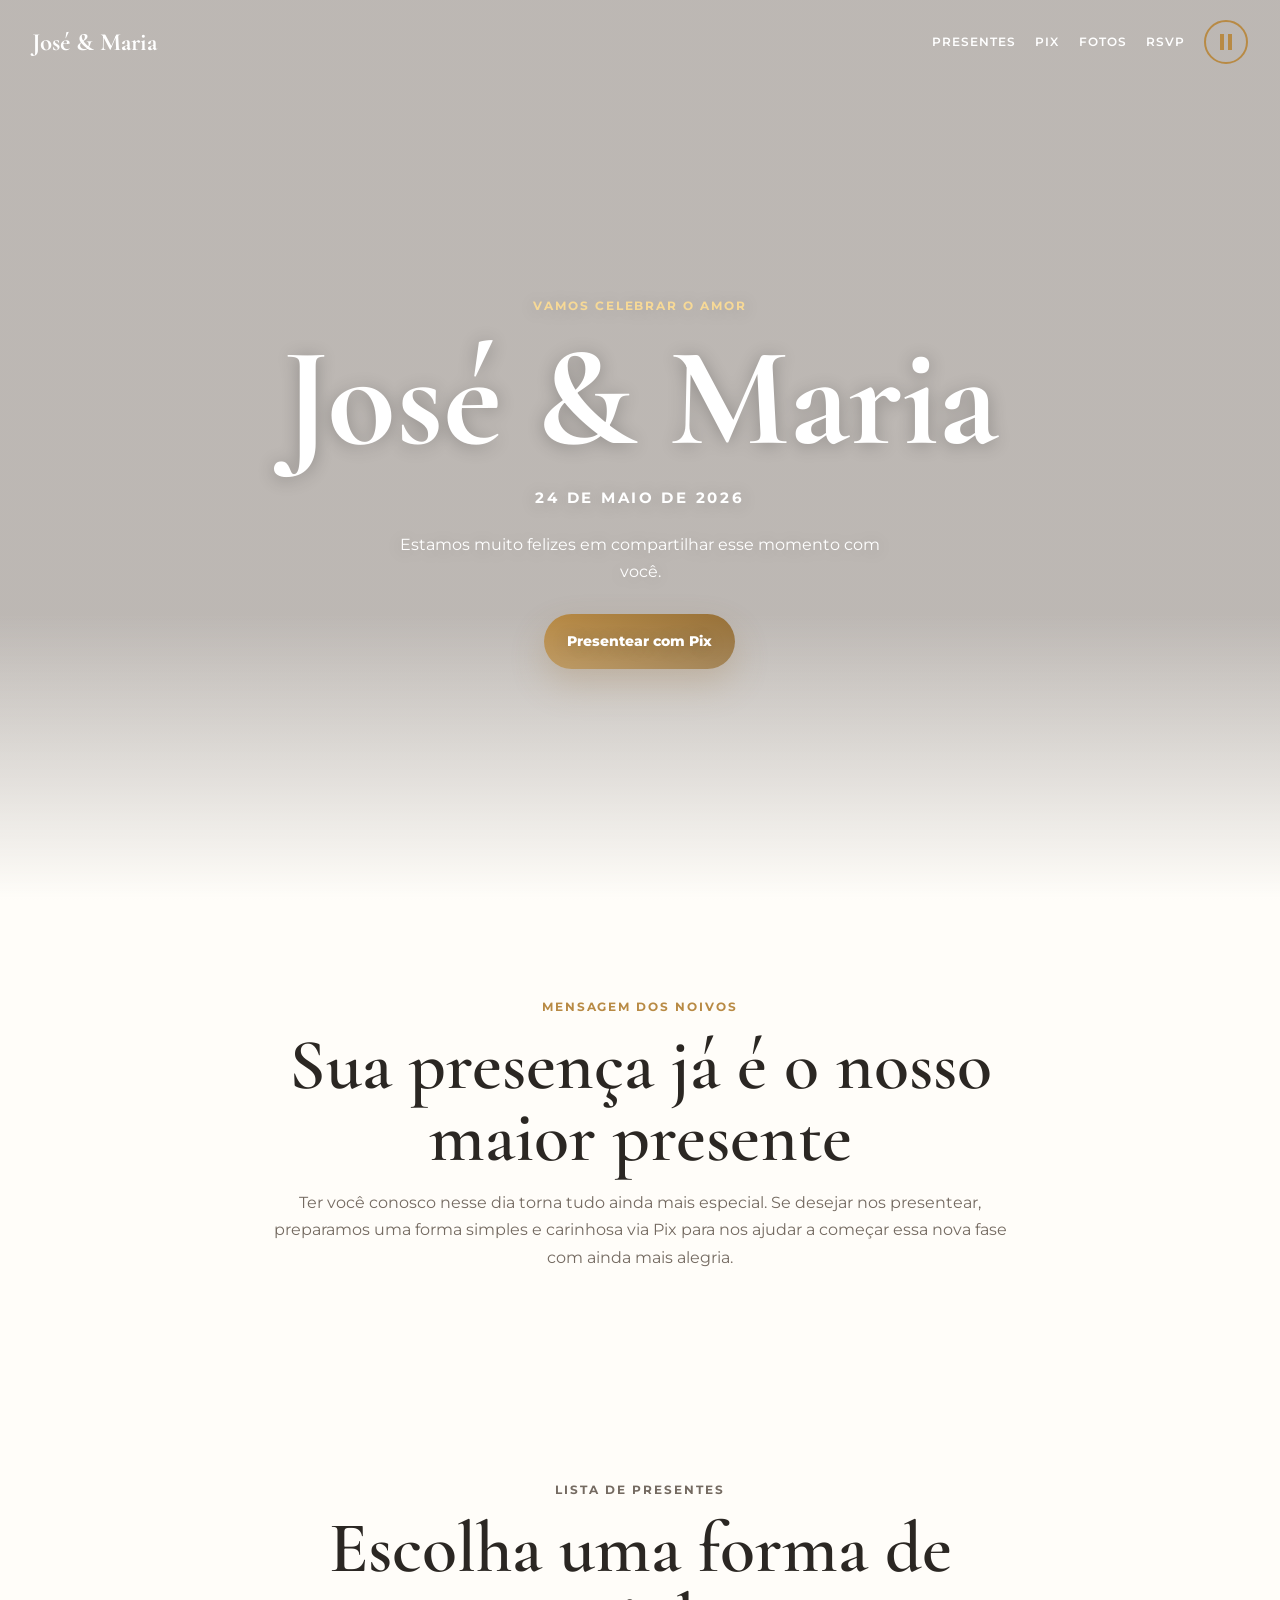
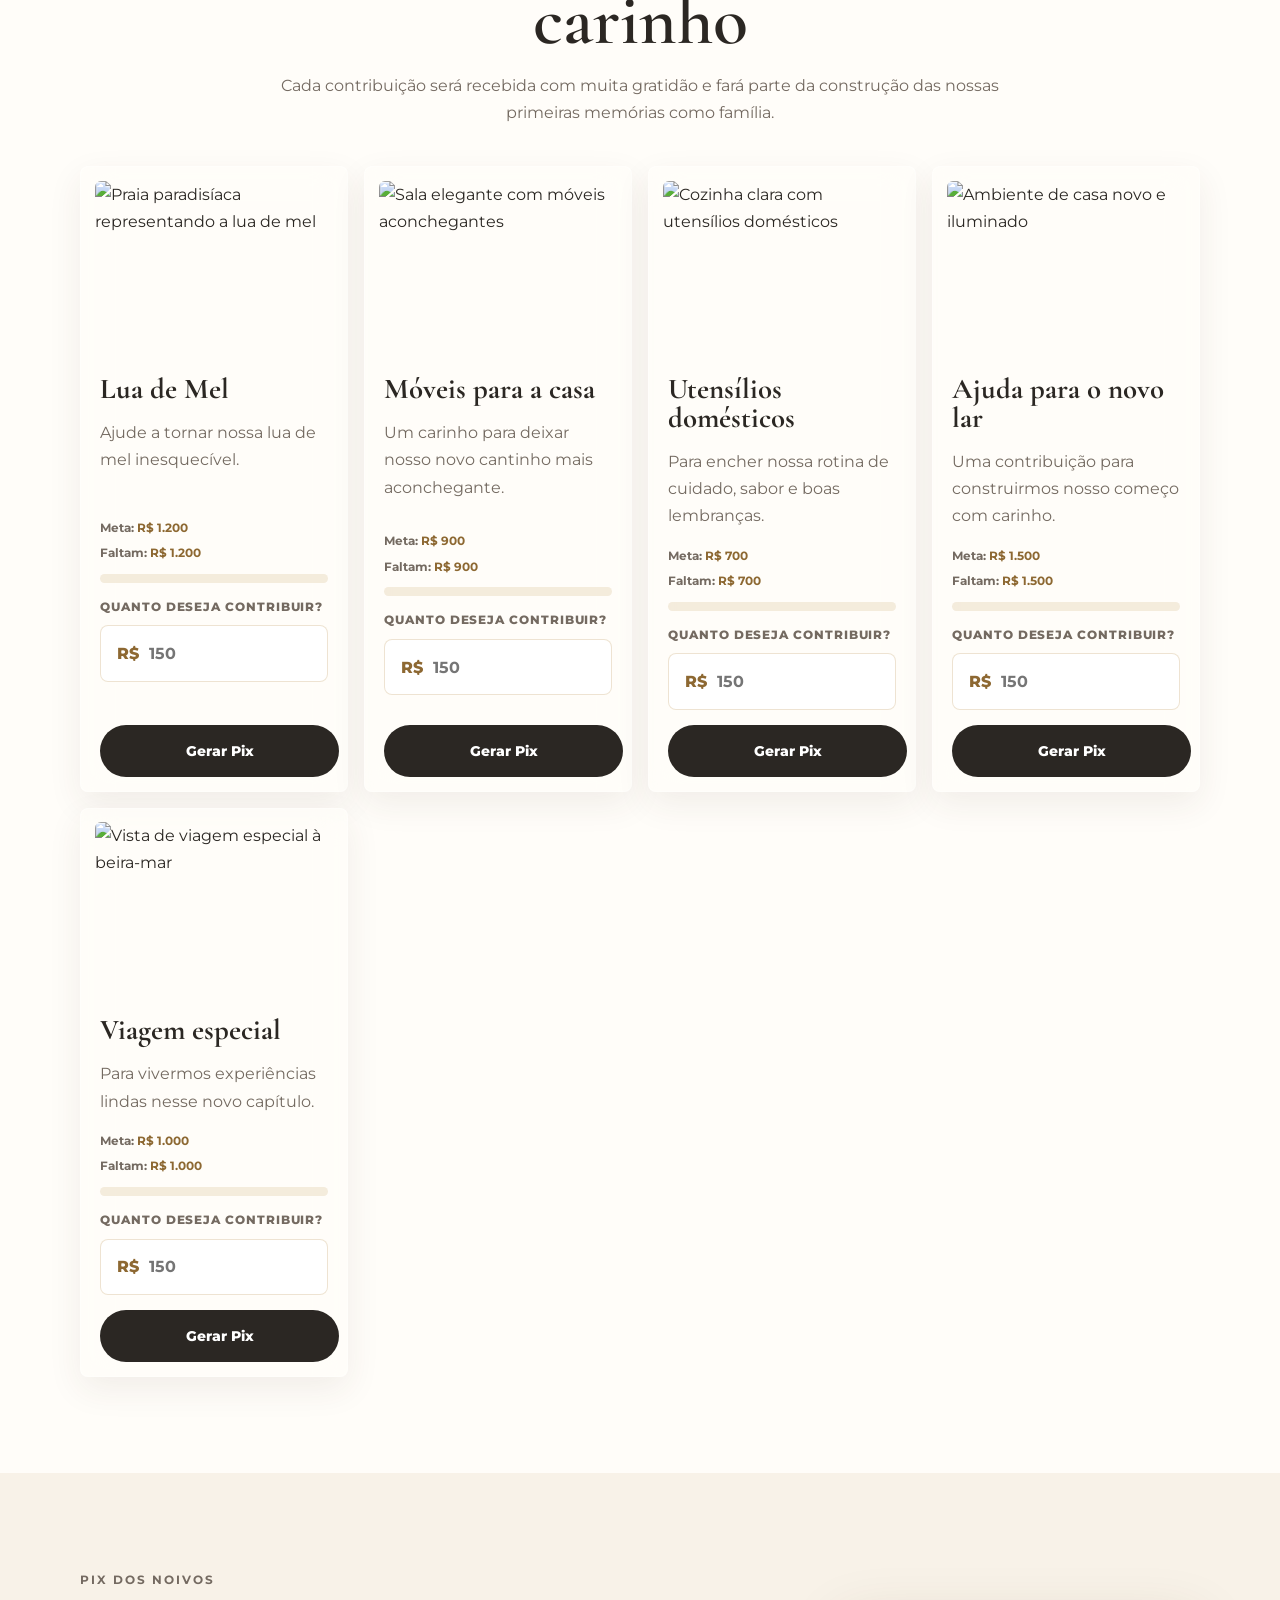
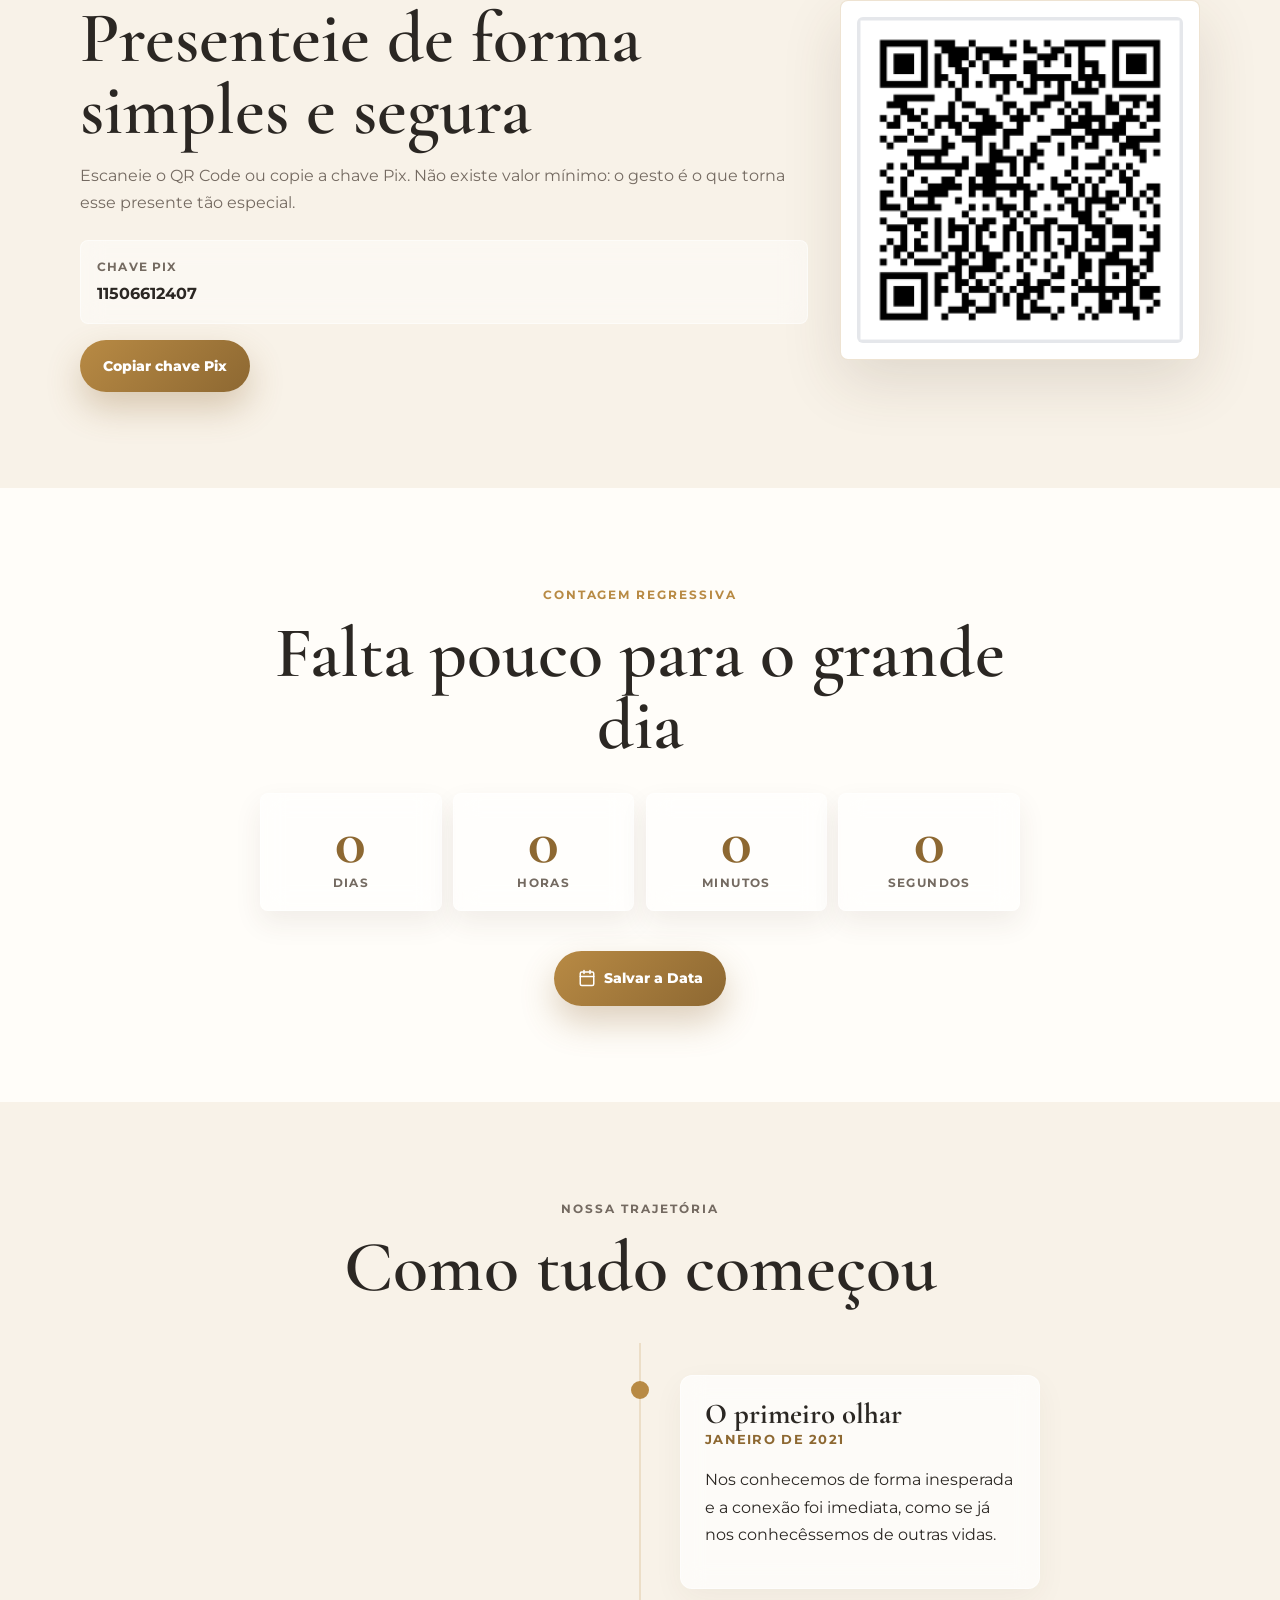
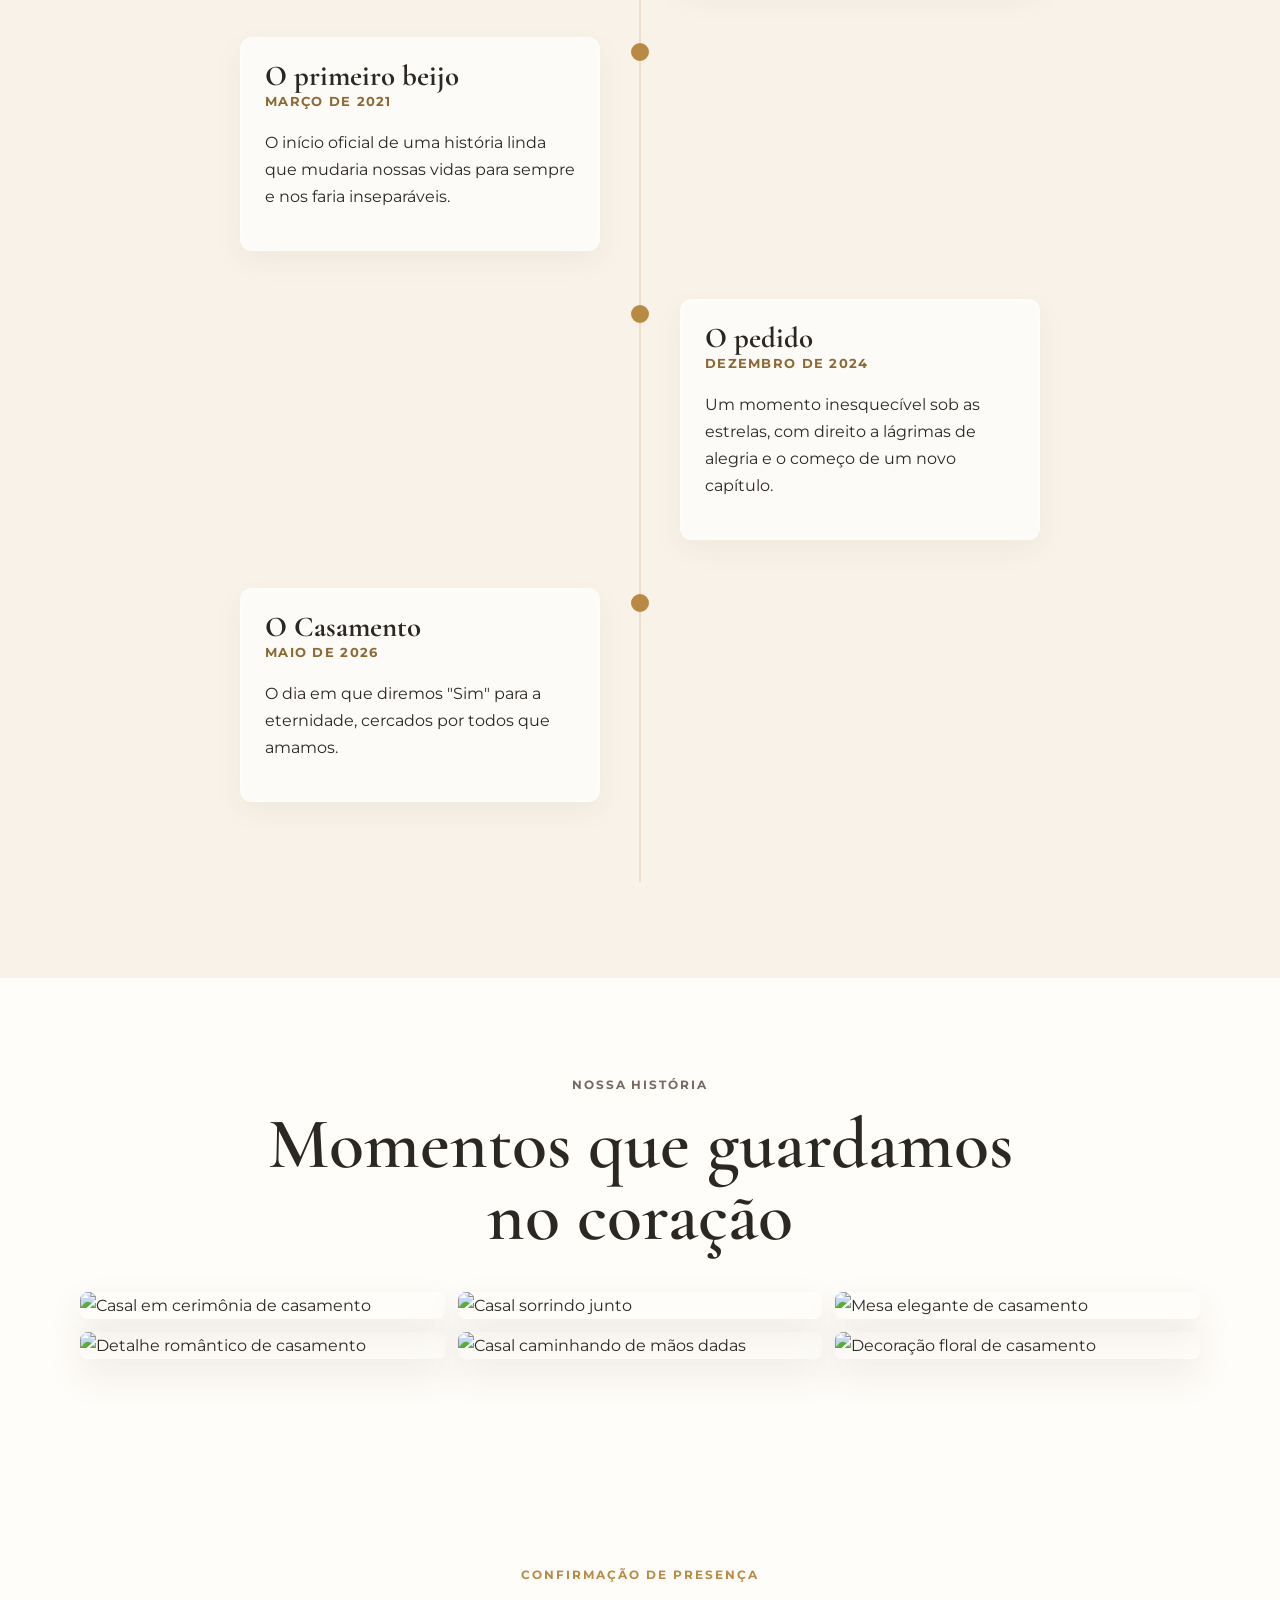
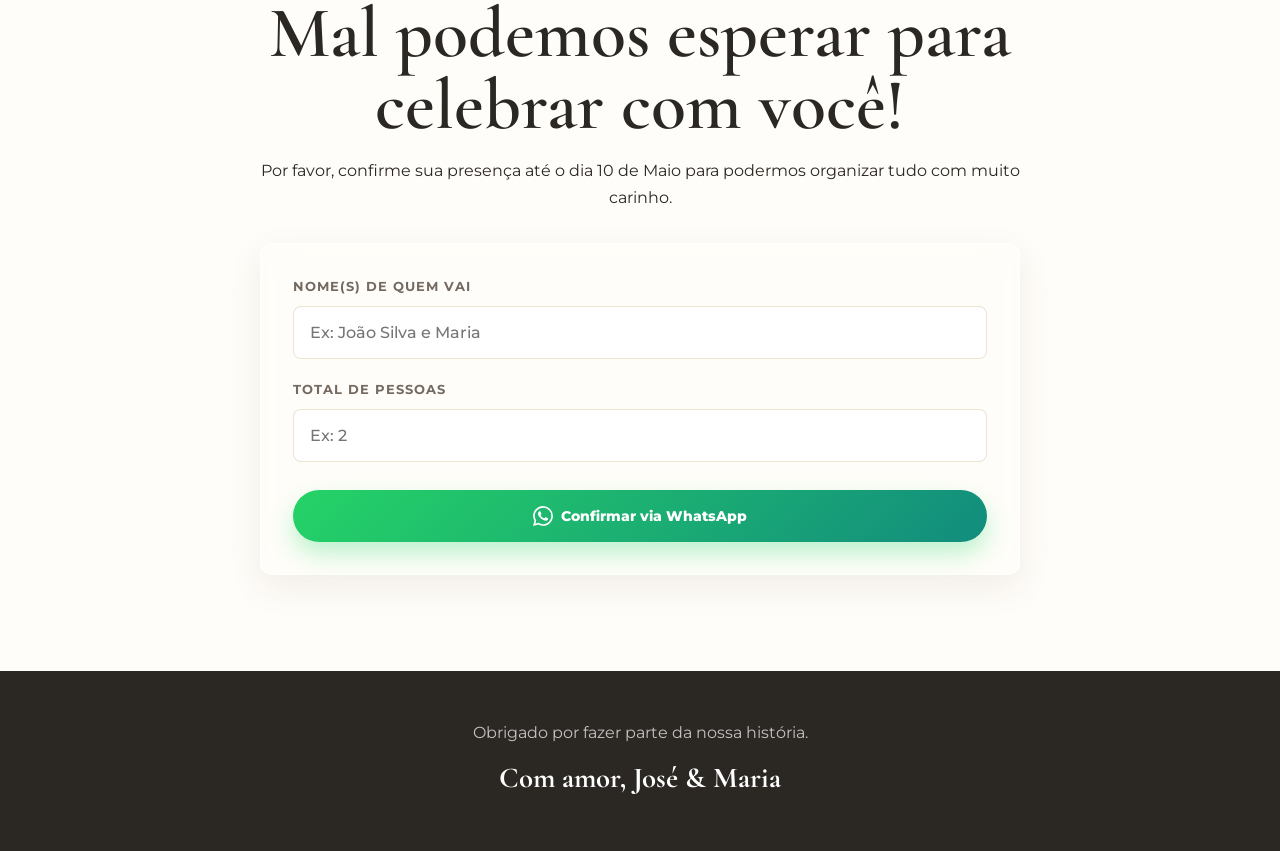
==== commit 7d8a47c6: "adção de novas funcionalidades" ====
--- a/index.html
+++ b/index.html
@@ -30,6 +30,7 @@
           <a href="#presentes">Presentes</a>
           <a href="#pix">Pix</a>
           <a href="#galeria">Fotos</a>
+          <a href="#rsvp">RSVP</a>
           <button id="music-toggle" class="music-toggle" aria-label="Reproduzir música" title="Ativar música de fundo">
             <svg class="icon-play" viewBox="0 0 24 24" fill="currentColor">
               <path d="M8 5v14l11-7z" />
@@ -48,7 +49,9 @@
         <p class="hero-copy">
           Estamos muito felizes em compartilhar esse momento com você.
         </p>
-        <a class="btn btn-primary" href="#presentes">Presentear com Pix</a>
+        <div class="hero-actions">
+          <a class="btn btn-primary" href="#presentes">Presentear com Pix</a>
+        </div>
       </div>
     </header>
 
@@ -298,6 +301,56 @@
               <span>Segundos</span>
             </div>
           </div>
+          <div style="margin-top: 2.5rem;">
+            <a class="btn btn-primary" href="https://calendar.google.com/calendar/render?action=TEMPLATE&text=Casamento+José+e+Maria&dates=20260524T200000Z/20260525T020000Z&details=Venha+celebrar+o+nosso+casamento!&location=A+definir" target="_blank" rel="noopener noreferrer">
+              <svg viewBox="0 0 24 24" fill="none" stroke="currentColor" stroke-width="2" stroke-linecap="round" stroke-linejoin="round" style="width: 18px; height: 18px; margin-right: 8px;"><rect x="3" y="4" width="18" height="18" rx="2" ry="2"></rect><line x1="16" y1="2" x2="16" y2="6"></line><line x1="8" y1="2" x2="8" y2="6"></line><line x1="3" y1="10" x2="21" y2="10"></line></svg>
+              Salvar a Data
+            </a>
+          </div>
+        </div>
+      </section>
+
+      <section class="section timeline-section" id="historia">
+        <div class="container">
+          <div class="section-heading reveal">
+            <p class="eyebrow">Nossa Trajetória</p>
+            <h2>Como tudo começou</h2>
+          </div>
+          <div class="timeline">
+            <div class="timeline-progress" id="timeline-progress"></div>
+            <div class="timeline-item reveal">
+              <div class="timeline-dot"></div>
+              <div class="timeline-content">
+                <h3>O primeiro olhar</h3>
+                <span class="timeline-date">Janeiro de 2021</span>
+                <p>Nos conhecemos de forma inesperada e a conexão foi imediata, como se já nos conhecêssemos de outras vidas.</p>
+              </div>
+            </div>
+            <div class="timeline-item reveal">
+              <div class="timeline-dot"></div>
+              <div class="timeline-content">
+                <h3>O primeiro beijo</h3>
+                <span class="timeline-date">Março de 2021</span>
+                <p>O início oficial de uma história linda que mudaria nossas vidas para sempre e nos faria inseparáveis.</p>
+              </div>
+            </div>
+            <div class="timeline-item reveal">
+              <div class="timeline-dot"></div>
+              <div class="timeline-content">
+                <h3>O pedido</h3>
+                <span class="timeline-date">Dezembro de 2024</span>
+                <p>Um momento inesquecível sob as estrelas, com direito a lágrimas de alegria e o começo de um novo capítulo.</p>
+              </div>
+            </div>
+            <div class="timeline-item reveal">
+              <div class="timeline-dot"></div>
+              <div class="timeline-content">
+                <h3>O Casamento</h3>
+                <span class="timeline-date">Maio de 2026</span>
+                <p>O dia em que diremos "Sim" para a eternidade, cercados por todos que amamos.</p>
+              </div>
+            </div>
+          </div>
         </div>
       </section>
 
@@ -333,6 +386,31 @@
               alt="Decoração floral de casamento"
             />
           </div>
+        </div>
+      </section>
+
+      <section class="section rsvp-section" id="rsvp">
+        <div class="container narrow reveal">
+          <p class="eyebrow">Confirmação de Presença</p>
+          <h2>Mal podemos esperar para celebrar com você!</h2>
+          <p>
+            Por favor, confirme sua presença até o dia 10 de Maio para podermos organizar tudo com muito carinho.
+          </p>
+          
+          <form id="rsvp-form" class="rsvp-form">
+            <div class="form-group">
+              <label for="rsvp-name">Nome(s) de quem vai</label>
+              <input type="text" id="rsvp-name" placeholder="Ex: João Silva e Maria" required />
+            </div>
+            <div class="form-group">
+              <label for="rsvp-count">Total de pessoas</label>
+              <input type="number" id="rsvp-count" min="1" max="10" placeholder="Ex: 2" required />
+            </div>
+            <button type="submit" class="btn btn-primary rsvp-btn">
+              <svg viewBox="0 0 24 24" fill="currentColor" style="width: 20px; height: 20px; margin-right: 8px;"><path d="M17.472 14.382c-.297-.149-1.758-.867-2.03-.967-.273-.099-.471-.148-.67.15-.197.297-.767.966-.94 1.164-.173.199-.347.223-.644.075-.297-.15-1.255-.463-2.39-1.475-.883-.788-1.48-1.761-1.653-2.059-.173-.297-.018-.458.13-.606.134-.133.298-.347.446-.52.149-.174.198-.298.298-.497.099-.198.05-.371-.025-.52-.075-.149-.669-1.612-.916-2.207-.242-.579-.487-.5-.669-.51-.173-.008-.371-.01-.57-.01-.198 0-.52.074-.792.372-.272.297-1.04 1.016-1.04 2.479 0 1.462 1.065 2.875 1.213 3.074.149.198 2.096 3.2 5.077 4.487.709.306 1.262.489 1.694.625.712.227 1.36.195 1.871.118.571-.085 1.758-.719 2.006-1.413.248-.694.248-1.289.173-1.413-.074-.124-.272-.198-.57-.347m-5.421 7.403h-.004a9.87 9.87 0 01-5.031-1.378l-.361-.214-3.741.982.998-3.648-.235-.374a9.86 9.86 0 01-1.51-5.26c.001-5.45 4.436-9.884 9.888-9.884 2.64 0 5.122 1.03 6.988 2.898a9.825 9.825 0 012.893 6.994c-.003 5.45-4.437 9.884-9.885 9.884m8.413-18.297A11.815 11.815 0 0012.05 0C5.495 0 .16 5.335.157 11.892c0 2.096.547 4.142 1.588 5.945L.057 24l6.305-1.654a11.882 11.882 0 005.683 1.448h.005c6.554 0 11.89-5.335 11.893-11.893a11.821 11.821 0 00-3.48-8.413Z"/></svg>
+              Confirmar via WhatsApp
+            </button>
+          </form>
         </div>
       </section>
     </main>
--- a/styles.css
+++ b/styles.css
@@ -99,8 +99,8 @@
 }
 
 .nav {
-  position: absolute;
-  z-index: 2;
+  position: fixed;
+  z-index: 15;
   top: 0;
   left: 0;
   right: 0;
@@ -109,6 +109,21 @@
   justify-content: space-between;
   gap: 1rem;
   padding: 1rem 1.25rem;
+  transition: all 0.3s ease;
+}
+
+.nav.scrolled {
+  background: rgba(255, 253, 249, 0.85);
+  backdrop-filter: blur(12px);
+  -webkit-backdrop-filter: blur(12px);
+  box-shadow: 0 4px 30px rgba(0, 0, 0, 0.05);
+  padding: 0.8rem 1.25rem;
+  color: var(--ink);
+}
+
+.nav.scrolled .music-toggle {
+  border-color: var(--gold-dark);
+  color: var(--gold-dark);
 }
 
 .brand {
@@ -161,6 +176,25 @@
 
 body.loaded .hero-content .hero-copy {
   animation: slideUpFadeIn 1.2s cubic-bezier(0.25, 0.46, 0.45, 0.94) 2s forwards;
+}
+
+body.loaded .hero-content .btn {
+  animation: slideUpFadeIn 1.2s cubic-bezier(0.25, 0.46, 0.45, 0.94) 2.4s forwards;
+}
+
+body.no-animation .hero-content .eyebrow,
+body.no-animation .hero-content h1,
+body.no-animation .hero-content .wedding-date,
+body.no-animation .hero-content .hero-copy,
+body.no-animation .hero-content .btn {
+  opacity: 1 !important;
+  transform: none !important;
+  animation: none !important;
+}
+
+body.no-animation .hero::before {
+  animation: none !important;
+  transform: scale(1) !important;
 }
 
 body.loaded .hero-content .btn {
@@ -265,9 +299,31 @@
 }
 
 .btn-primary {
-  background: linear-gradient(135deg, #d7ae68, var(--gold-dark));
+  background: linear-gradient(135deg, var(--gold), var(--gold-dark));
   color: #fff;
   box-shadow: 0 16px 34px rgba(141, 104, 50, 0.3);
+  position: relative;
+  overflow: hidden;
+  z-index: 1;
+}
+
+.btn-primary::before {
+  content: "";
+  position: absolute;
+  top: 0; left: 0; right: 0; bottom: 0;
+  background: linear-gradient(135deg, var(--gold-dark), var(--gold));
+  z-index: -1;
+  transition: opacity 300ms ease;
+  opacity: 0;
+}
+
+.btn-primary:hover::before {
+  opacity: 1;
+}
+
+.btn-primary:hover {
+  transform: translateY(-3px);
+  box-shadow: 0 20px 40px rgba(141, 104, 50, 0.4);
 }
 
 .btn-secondary {
@@ -376,15 +432,17 @@
   flex-direction: column;
   gap: 0.95rem;
   padding: 0.85rem;
-  border: 1px solid var(--line);
+  border: 1px solid rgba(255, 255, 255, 0.4);
   border-radius: 8px;
-  background: rgba(255, 253, 249, 0.86);
+  background: rgba(255, 253, 249, 0.65);
+  backdrop-filter: blur(16px);
+  -webkit-backdrop-filter: blur(16px);
   box-shadow: 0 12px 34px rgba(75, 55, 35, 0.08);
   overflow: hidden;
   transition:
-    transform 220ms ease,
-    box-shadow 220ms ease,
-    border-color 220ms ease;
+    transform 300ms cubic-bezier(0.25, 0.46, 0.45, 0.94),
+    box-shadow 300ms cubic-bezier(0.25, 0.46, 0.45, 0.94),
+    border-color 300ms ease;
 }
 
 .gift-card:hover {
@@ -485,9 +543,11 @@
   gap: 0.15rem;
   margin: 1.5rem 0 1rem;
   padding: 1rem;
-  border: 1px solid var(--line);
+  border: 1px solid rgba(255, 255, 255, 0.5);
   border-radius: 8px;
-  background: rgba(255, 255, 255, 0.62);
+  background: rgba(255, 255, 255, 0.45);
+  backdrop-filter: blur(12px);
+  -webkit-backdrop-filter: blur(12px);
   overflow-wrap: anywhere;
 }
 
@@ -528,9 +588,11 @@
   display: grid;
   place-items: center;
   padding: 1rem 0.4rem;
-  border: 1px solid var(--line);
+  border: 1px solid rgba(255, 255, 255, 0.5);
   border-radius: 8px;
-  background: rgba(255, 255, 255, 0.76);
+  background: rgba(255, 255, 255, 0.5);
+  backdrop-filter: blur(12px);
+  -webkit-backdrop-filter: blur(12px);
   box-shadow: 0 12px 28px rgba(75, 55, 35, 0.08);
 }
 
@@ -550,17 +612,23 @@
 }
 
 .gallery-grid {
-  display: grid;
-  grid-template-columns: 1fr;
-  gap: 0.8rem;
+  column-count: 1;
+  column-gap: 0.8rem;
 }
 
 .gallery-grid img {
   width: 100%;
-  aspect-ratio: 4 / 5;
   border-radius: 8px;
   object-fit: cover;
   box-shadow: 0 16px 36px rgba(75, 55, 35, 0.1);
+  break-inside: avoid;
+  margin-bottom: 0.8rem;
+  transition: transform 300ms ease, box-shadow 300ms ease;
+}
+
+.gallery-grid img:hover {
+  transform: scale(1.02);
+  box-shadow: 0 20px 40px rgba(75, 55, 35, 0.15);
 }
 
 .footer {
@@ -610,11 +678,14 @@
   max-height: calc(100svh - 2rem);
   overflow: auto;
   padding: 1.4rem;
-  border-radius: 8px;
-  background: var(--white);
+  border: 1px solid rgba(255, 255, 255, 0.6);
+  border-radius: 12px;
+  background: rgba(255, 253, 249, 0.9);
+  backdrop-filter: blur(20px);
+  -webkit-backdrop-filter: blur(20px);
   box-shadow: 0 30px 80px rgba(0, 0, 0, 0.3);
   transform: translateY(16px) scale(0.98);
-  transition: transform 180ms ease;
+  transition: transform 300ms cubic-bezier(0.25, 0.46, 0.45, 0.94);
 }
 
 .modal.is-open .modal-card {
@@ -767,6 +838,190 @@
   transform: translateY(0);
 }
 
+.hero-actions {
+  display: flex;
+  flex-wrap: wrap;
+  gap: 1rem;
+  justify-content: center;
+}
+
+.calendar-btn {
+  background: rgba(255, 255, 255, 0.1);
+  color: #fff;
+  border: 1px solid rgba(255, 255, 255, 0.4);
+  backdrop-filter: blur(8px);
+  -webkit-backdrop-filter: blur(8px);
+}
+.calendar-btn:hover {
+  background: rgba(255, 255, 255, 0.2);
+  border-color: #fff;
+}
+
+/* Timeline */
+.timeline-section {
+  background: var(--cream);
+  position: relative;
+}
+
+.timeline {
+  position: relative;
+  max-width: 800px;
+  margin: 0 auto;
+  padding: 2rem 0;
+}
+
+.timeline::before {
+  content: "";
+  position: absolute;
+  top: 0;
+  bottom: 0;
+  left: 20px;
+  width: 2px;
+  background: rgba(184, 138, 68, 0.2);
+}
+
+.timeline-progress {
+  position: absolute;
+  top: 0;
+  left: 20px;
+  width: 2px;
+  background: linear-gradient(180deg, var(--gold), var(--gold-dark));
+  height: 0%;
+  transition: height 0.1s ease-out;
+  z-index: 1;
+}
+
+.timeline-item {
+  position: relative;
+  margin-bottom: 3rem;
+  padding-left: 60px;
+}
+
+.timeline-dot {
+  position: absolute;
+  left: 12px;
+  top: 6px;
+  width: 18px;
+  height: 18px;
+  border-radius: 50%;
+  background: var(--cream);
+  border: 3px solid var(--gold);
+  z-index: 2;
+  transition: background-color 0.3s, border-color 0.3s;
+}
+
+.timeline-item.is-visible .timeline-dot {
+  background: var(--gold);
+}
+
+.timeline-content {
+  background: rgba(255, 255, 255, 0.7);
+  backdrop-filter: blur(12px);
+  -webkit-backdrop-filter: blur(12px);
+  padding: 1.5rem;
+  border-radius: 12px;
+  border: 1px solid rgba(255, 255, 255, 0.5);
+  box-shadow: 0 10px 30px rgba(75, 55, 35, 0.05);
+}
+
+.timeline-date {
+  display: block;
+  font-size: 0.8rem;
+  font-weight: 700;
+  color: var(--gold-dark);
+  text-transform: uppercase;
+  letter-spacing: 0.1em;
+  margin-bottom: 0.8rem;
+}
+
+/* Partículas */
+.particle {
+  position: fixed;
+  top: -20px;
+  pointer-events: none;
+  z-index: 9999;
+  background: linear-gradient(135deg, var(--gold), #ffdf8c);
+  opacity: 0;
+  animation: fall linear forwards;
+  border-radius: 50%;
+  box-shadow: 0 0 4px rgba(184, 138, 68, 0.5);
+}
+
+@keyframes fall {
+  0% {
+    transform: translateY(0) rotate(0deg) translateX(0);
+    opacity: 1;
+  }
+  100% {
+    transform: translateY(110vh) rotate(360deg) translateX(20px);
+    opacity: 0;
+  }
+}
+
+/* RSVP */
+.rsvp-section {
+  background: var(--white);
+}
+
+.rsvp-form {
+  margin-top: 2rem;
+  display: grid;
+  gap: 1.25rem;
+  text-align: left;
+  background: rgba(255, 253, 249, 0.65);
+  backdrop-filter: blur(16px);
+  -webkit-backdrop-filter: blur(16px);
+  padding: 2rem;
+  border-radius: 12px;
+  border: 1px solid rgba(255, 255, 255, 0.5);
+  box-shadow: 0 12px 34px rgba(75, 55, 35, 0.08);
+}
+
+.form-group {
+  display: grid;
+  gap: 0.5rem;
+}
+
+.form-group label {
+  color: var(--muted);
+  font-size: 0.8rem;
+  font-weight: 700;
+  letter-spacing: 0.08em;
+  text-transform: uppercase;
+}
+
+.form-group input {
+  width: 100%;
+  padding: 1rem;
+  border: 1px solid var(--line);
+  border-radius: 8px;
+  background: #fff;
+  color: var(--ink);
+  font: 500 1rem var(--sans);
+  outline: none;
+  transition: border-color 200ms ease, box-shadow 200ms ease;
+}
+
+.form-group input:focus {
+  border-color: var(--gold);
+  box-shadow: 0 0 0 3px rgba(184, 138, 68, 0.1);
+}
+
+.rsvp-btn {
+  margin-top: 0.5rem;
+  width: 100%;
+  background: linear-gradient(135deg, #25D366, #128C7E);
+  box-shadow: 0 12px 24px rgba(37, 211, 102, 0.3);
+}
+
+.rsvp-btn::before {
+  background: linear-gradient(135deg, #128C7E, #25D366);
+}
+
+.rsvp-btn:hover {
+  box-shadow: 0 16px 32px rgba(37, 211, 102, 0.4);
+}
+
 @media (min-width: 640px) {
   .nav {
     padding: 1.25rem 2rem;
@@ -781,7 +1036,7 @@
   }
 
   .gallery-grid {
-    grid-template-columns: repeat(2, 1fr);
+    column-count: 2;
   }
 
   .countdown {
@@ -803,12 +1058,34 @@
   }
 
   .gallery-grid {
-    grid-template-columns: repeat(3, 1fr);
-  }
-
-  .gallery-grid img:nth-child(2),
-  .gallery-grid img:nth-child(5) {
-    transform: translateY(2rem);
+    column-count: 3;
+  }
+  
+  .timeline::before, .timeline-progress {
+    left: 50%;
+    transform: translateX(-50%);
+  }
+  
+  .timeline-item {
+    width: 50%;
+    padding-left: 0;
+    padding-right: 40px;
+    margin-left: 0;
+  }
+  
+  .timeline-item:nth-of-type(even) {
+    margin-left: 50%;
+    padding-right: 0;
+    padding-left: 40px;
+  }
+  
+  .timeline-dot {
+    left: 100%;
+    transform: translateX(-50%);
+  }
+  
+  .timeline-item:nth-of-type(even) .timeline-dot {
+    left: 0;
   }
 }
 
